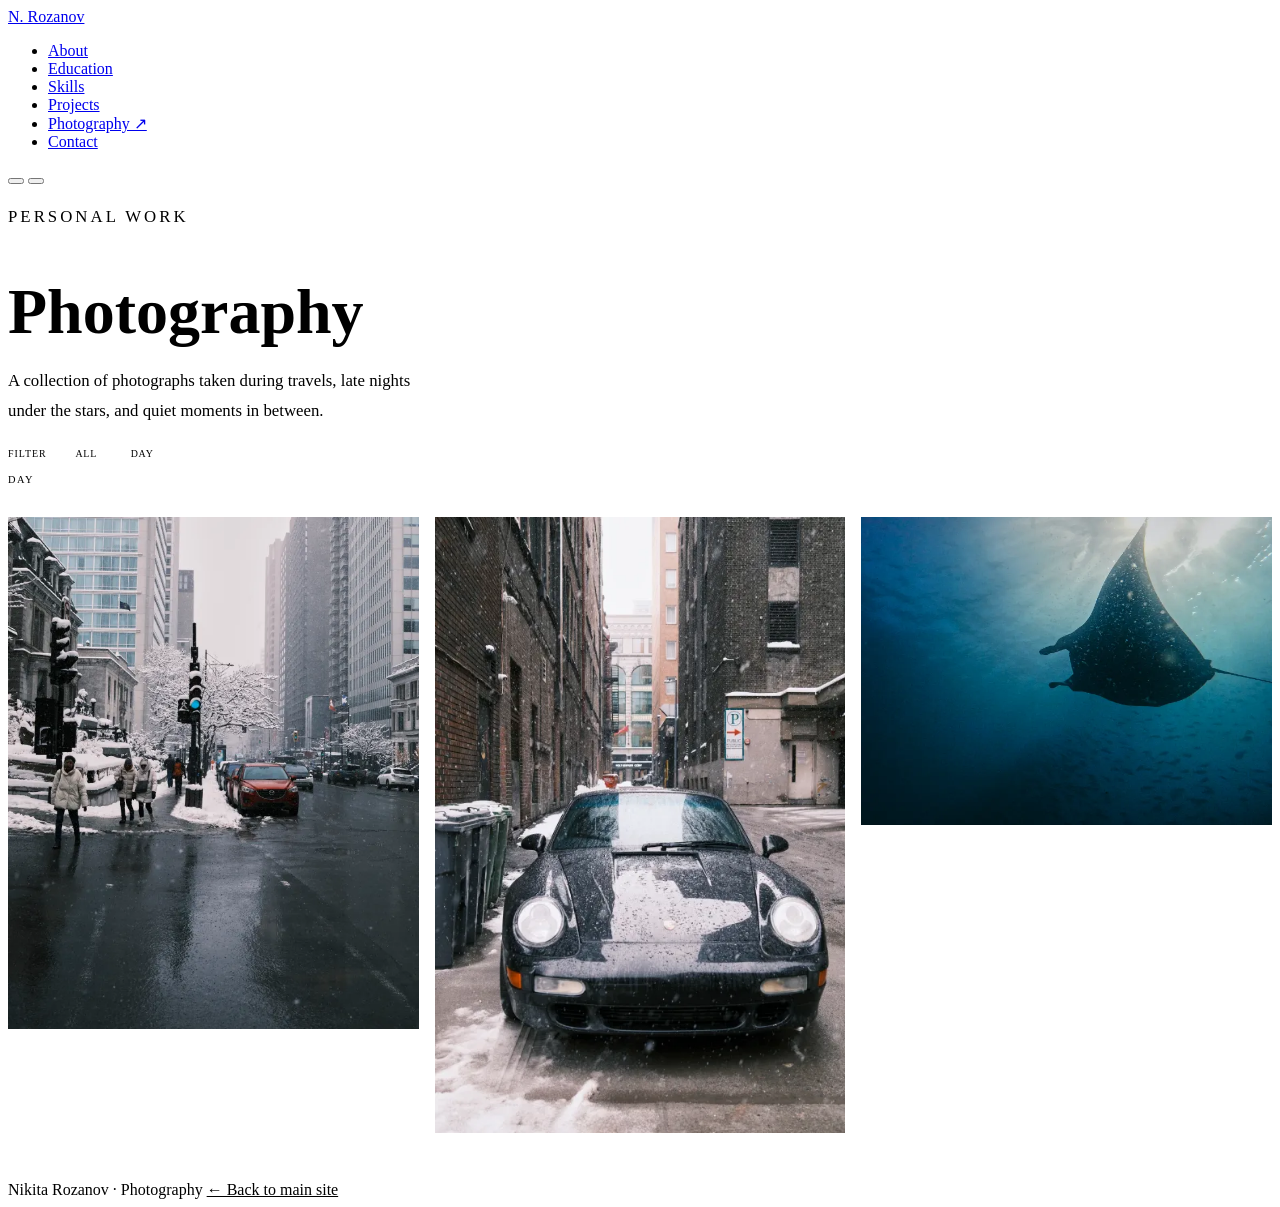
==== photography.html @ 88455c10 "improvements" ====
<!DOCTYPE html>
<html lang="en">
<head>
  <meta charset="UTF-8" />
  <meta name="viewport" content="width=device-width, initial-scale=1.0" />
  <title>Photography — Nikita Rozanov</title>
  <meta name="description" content="Photography by Nikita Rozanov — travels, late nights under the stars, and quiet moments in between." />
  <meta name="author" content="Nikita Rozanov" />
  <link rel="canonical" href="https://nikitarozanov.com/photography.html" />
  <meta name="theme-color" content="#1a3d8f" />
  <link rel="icon" href="assets/favicon.svg" type="image/svg+xml" />

  <!-- Open Graph / social share -->
  <meta property="og:type" content="website" />
  <meta property="og:site_name" content="Nikita Rozanov" />
  <meta property="og:title" content="Photography — Nikita Rozanov" />
  <meta property="og:description" content="Travels, late nights under the stars, and quiet moments in between." />
  <meta property="og:url" content="https://nikitarozanov.com/photography.html" />
  <meta property="og:image" content="https://nikitarozanov.com/assets/og.png" />
  <meta property="og:image:width" content="1200" />
  <meta property="og:image:height" content="630" />
  <meta name="twitter:card" content="summary_large_image" />
  <meta name="twitter:image" content="https://nikitarozanov.com/assets/og.png" />

  <link rel="preconnect" href="https://fonts.googleapis.com" />
  <link rel="preconnect" href="https://fonts.gstatic.com" crossorigin />
  <link href="https://fonts.googleapis.com/css2?family=EB+Garamond:ital,wght@0,400;0,500;0,600;1,400&family=Space+Mono:wght@400;700&display=swap" rel="stylesheet" />
  <script>document.documentElement.dataset.theme=localStorage.getItem('theme')||'light'</script>
  <link rel="stylesheet" href="css/style.css" />
  <link rel="stylesheet" href="css/animations.css" />
  <style>
    /* ── PHOTO PAGE ─────────────────────────────────── */
    .photo-hero {
      padding: calc(var(--nav-h) + 4rem) var(--gutter) 3rem;
      border-bottom: 1px solid var(--rule);
    }

    .photo-hero-label {
      font-family: var(--mono);
      font-size: 0.68rem;
      letter-spacing: 0.18em;
      text-transform: uppercase;
      color: var(--red);
      margin-bottom: 1rem;
    }

    .photo-hero h1 {
      font-size: clamp(2.5rem, 5vw, 4.5rem);
      margin-bottom: 1rem;
    }

    .photo-hero p {
      font-size: 1.05rem;
      color: var(--muted);
      max-width: 50ch;
      line-height: 1.8;
    }

    /* ── FILTER BAR ──────────────────────────────────── */
    .filter-bar {
      padding: 1.5rem var(--gutter);
      border-bottom: 1px solid var(--rule);
      display: flex;
      gap: 0.5rem;
      flex-wrap: wrap;
      align-items: center;
    }

    .filter-label {
      font-family: var(--mono);
      font-size: 0.62rem;
      letter-spacing: 0.1em;
      text-transform: uppercase;
      color: var(--muted);
      margin-right: 0.5rem;
    }

    .filter-btn {
      font-family: var(--mono);
      font-size: 0.62rem;
      letter-spacing: 0.08em;
      text-transform: uppercase;
      padding: 0.3rem 0.8rem;
      border: 1px solid var(--rule);
      background: none;
      color: var(--muted);
      cursor: pointer;
      transition: border-color 0.2s, color 0.2s, background 0.2s;
    }

    .filter-btn:hover,
    .filter-btn.active {
      border-color: var(--accent);
      color: var(--accent);
    }

    .filter-btn.active {
      background: var(--accent);
      color: var(--paper);
    }

    /* ── PHOTO GRID ──────────────────────────────────── */
    .photo-section {
      padding: 3rem var(--gutter);
    }

    .photo-category-label {
      font-family: var(--mono);
      font-size: 0.65rem;
      letter-spacing: 0.14em;
      text-transform: uppercase;
      color: var(--red);
      margin-bottom: 1.5rem;
      padding-bottom: 0.5rem;
      border-bottom: 1px solid var(--rule);
    }

    .photo-grid {
      columns: 3 300px;
      column-gap: 1rem;
      margin-bottom: 3rem;
    }

    .photo-card {
      position: relative;
      overflow: hidden;
      cursor: pointer;
      background: var(--surface);
      display: block;
      width: 100%;
      margin-bottom: 1rem;
      break-inside: avoid;
      opacity: 0;
      transform: translateY(10px);
      transition: opacity 0.7s ease, transform 0.7s ease;
    }

    .photo-card.in {
      opacity: 1;
      transform: none;
    }

    .photo-card img {
      width: 100%;
      height: auto;
      display: block;
      transition: transform 0.5s ease;
    }

    .photo-card:hover img {
      transform: scale(1.04);
    }

    .photo-card-overlay {
      position: absolute;
      inset: 0;
      background: linear-gradient(to top, rgba(14,17,23,0.75) 0%, transparent 50%);
      opacity: 0;
      transition: opacity 0.3s;
      display: flex;
      align-items: flex-end;
      padding: 1rem;
    }

    .photo-card:hover .photo-card-overlay {
      opacity: 1;
    }

    .photo-card-info {
      color: var(--paper);
    }

    .photo-card-title {
      font-size: 0.95rem;
      font-weight: 500;
      line-height: 1.3;
    }

    .photo-card-meta {
      font-family: var(--mono);
      font-size: 0.58rem;
      letter-spacing: 0.08em;
      text-transform: uppercase;
      color: rgba(245,240,232,0.6);
      margin-top: 0.2rem;
    }

    /* ── EMPTY STATE ─────────────────────────────────── */
    .photo-empty {
      padding: 5rem var(--gutter);
      text-align: center;
      color: var(--muted);
      font-style: italic;
    }

    .photo-empty span {
      display: block;
      font-family: var(--mono);
      font-size: 0.65rem;
      letter-spacing: 0.1em;
      text-transform: uppercase;
      color: var(--red);
      margin-bottom: 0.75rem;
      font-style: normal;
    }

    /* ── LIGHTBOX ────────────────────────────────────── */
    #lightbox {
      display: none;
      position: fixed;
      inset: 0;
      background: rgba(14,17,23,0.95);
      z-index: 500;
      align-items: center;
      justify-content: center;
      flex-direction: column;
      padding: 2rem;
    }

    #lightbox.open {
      display: flex;
    }

    #lightbox-stage {
      position: relative;
      display: flex;
      align-items: center;
      justify-content: center;
      max-width: 100%;
      max-height: 80vh;
    }

    #lightbox img {
      max-width: 100%;
      max-height: 80vh;
      object-fit: contain;
      display: block;
      opacity: 1;
      transition: opacity 0.25s ease;
    }

    #lightbox-stage.loading img { opacity: 0; }

    .lb-spinner {
      position: absolute;
      width: 28px;
      height: 28px;
      border: 2px solid rgba(245,240,232,0.2);
      border-top-color: rgba(245,240,232,0.7);
      border-radius: 50%;
      opacity: 0;
      pointer-events: none;
      animation: lb-spin 0.7s linear infinite;
    }

    #lightbox-stage.loading .lb-spinner { opacity: 1; }

    @keyframes lb-spin { to { transform: rotate(360deg); } }

    #lightbox-caption {
      margin-top: 1rem;
      text-align: center;
    }

    #lb-count {
      display: block;
      font-family: var(--mono);
      font-size: 0.58rem;
      letter-spacing: 0.12em;
      color: rgba(245,240,232,0.4);
      margin-bottom: 0.5rem;
    }

    #lightbox-caption strong {
      display: block;
      color: var(--paper);
      font-size: 1rem;
    }

    #lightbox-caption span {
      font-family: var(--mono);
      font-size: 0.62rem;
      letter-spacing: 0.08em;
      text-transform: uppercase;
      color: rgba(245,240,232,0.45);
    }

    #lightbox-close {
      position: absolute;
      top: 1.5rem;
      right: 1.5rem;
      background: none;
      border: none;
      color: rgba(245,240,232,0.5);
      font-family: var(--mono);
      font-size: 0.7rem;
      letter-spacing: 0.1em;
      text-transform: uppercase;
      cursor: pointer;
      transition: color 0.2s;
    }

    #lightbox-close:hover { color: var(--paper); }

    #lightbox-nav {
      position: absolute;
      top: 50%;
      transform: translateY(-50%);
      width: 100%;
      display: flex;
      justify-content: space-between;
      padding: 0 1rem;
      pointer-events: none;
    }

    .lightbox-arrow {
      pointer-events: all;
      background: none;
      border: 1px solid rgba(245,240,232,0.2);
      color: rgba(245,240,232,0.5);
      font-family: var(--mono);
      font-size: 1rem;
      padding: 0.5rem 0.8rem;
      cursor: pointer;
      transition: border-color 0.2s, color 0.2s;
    }

    .lightbox-arrow:hover {
      border-color: var(--paper);
      color: var(--paper);
    }

    @media (max-width: 520px) {
      .photo-grid { columns: 1; }
    }

    @media (prefers-reduced-motion: reduce) {
      .photo-card { opacity: 1; transform: none; transition: none; }
      .photo-card:hover img { transform: none; }
    }
  </style>
</head>
<body>

  <!-- READING PROGRESS -->
  <div id="progress-bar"></div>

  <!-- NAV -->
  <nav id="navbar">
    <a href="index.html" class="nav-logo">N. Rozanov</a>
    <ul class="nav-links">
      <li><a href="index.html#about">About</a></li>
      <li><a href="index.html#education">Education</a></li>
      <li><a href="index.html#skills">Skills</a></li>
      <li><a href="index.html#projects">Projects</a></li>
      <li><a href="photography.html" class="active nav-external">Photography ↗</a></li>
      <li><a href="index.html#contact">Contact</a></li>
    </ul>
    <button class="theme-toggle" id="theme-toggle" aria-label="Toggle dark mode"></button>
    <button class="burger" id="burger" aria-label="Toggle menu">
      <span></span><span></span><span></span>
    </button>
  </nav>

  <!-- HERO -->
  <div class="photo-hero">
    <p class="photo-hero-label">Personal Work</p>
    <h1>Photography</h1>
    <p>A collection of photographs taken during travels, late nights under the stars, and quiet moments in between.</p>
  </div>

  <!-- FILTER BAR -->
  <div class="filter-bar" id="filter-bar">
    <span class="filter-label">Filter</span>
    <button class="filter-btn active" data-filter="all">All</button>
  </div>

  <!-- GALLERY -->
  <div id="gallery"></div>

  <!-- LIGHTBOX -->
  <div id="lightbox">
    <button id="lightbox-close">&#x2715; Close</button>
    <div id="lightbox-nav">
      <button class="lightbox-arrow" id="lb-prev">&#8592;</button>
      <button class="lightbox-arrow" id="lb-next">&#8594;</button>
    </div>
    <div id="lightbox-stage">
      <div class="lb-spinner"></div>
      <img id="lightbox-img" src="" alt="" />
    </div>
    <div id="lightbox-caption">
      <span id="lb-count"></span>
      <strong id="lb-title"></strong>
      <span id="lb-meta"></span>
      <span id="lb-exif" style="display:block;margin-top:0.3rem;font-family:var(--mono);font-size:0.58rem;letter-spacing:0.08em;color:rgba(245,240,232,0.3);"></span>
    </div>
  </div>

  <footer>
    <span>Nikita Rozanov &middot; Photography</span>
    <span><a href="index.html" style="color:inherit;">&#8592; Back to main site</a></span>
  </footer>

  <script src="js/main.js"></script>
  <script>
    /*
     * HOW TO ADD PHOTOS:
     * 1. Drop the full-size image into /photos/  (e.g. aurora.jpg)
     * 2. Generate the web-sized versions (run from /photos/):
     *      cwebp -q 78 -resize 0 760  aurora.jpg -o thumb/aurora.webp   # portrait
     *      cwebp -q 82 -resize 0 2000 aurora.jpg -o medium/aurora.webp
     *    (for landscape photos use -resize 760 0 and -resize 2000 0)
     * 3. Add an entry to /photos/manifest.json with:
     *    - "file":     full-size filename (e.g. "aurora.jpg")
     *    - "title":    display title (optional)
     *    - "location": where it was taken (optional)
     *    - "date":     "YYYY-MM" format (optional, used for sorting)
     *    - "category": e.g. "astrophotography", "landscape", "travel" (optional)
     *    - "w" / "h":  source pixel dimensions (optional, prevents layout shift)
     */

    let allPhotos = [];
    let displayed = [];   // flat, ordered list currently shown — drives lightbox nav
    let currentIndex = 0;

    const baseName = f => f.replace(/\.[^.]+$/, '');
    const thumbSrc = p => `photos/thumb/${baseName(p.file)}.webp`;
    const mediumSrc = p => `photos/medium/${baseName(p.file)}.webp`;
    const fullSrc = p => `photos/${p.file}`;

    const revealer = new IntersectionObserver((entries, obs) => {
      entries.forEach(e => {
        if (e.isIntersecting) { e.target.classList.add('in'); obs.unobserve(e.target); }
      });
    }, { rootMargin: '0px 0px -8% 0px' });

    async function loadGallery() {
      const res = await fetch('photos/manifest.json');
      const data = await res.json();

      // Filter out placeholder example entry if no actual file exists
      allPhotos = data.filter(p => p.file !== 'example.jpg');

      // Sort by date descending
      allPhotos.sort((a, b) => (b.date || '').localeCompare(a.date || ''));

      buildFilters();
      renderGallery('all');
    }

    function buildFilters() {
      const bar = document.getElementById('filter-bar');
      const categories = [...new Set(allPhotos.map(p => p.category).filter(Boolean))];
      categories.forEach(cat => {
        const btn = document.createElement('button');
        btn.className = 'filter-btn';
        btn.dataset.filter = cat;
        btn.textContent = cat;
        btn.addEventListener('click', () => {
          document.querySelectorAll('.filter-btn').forEach(b => b.classList.remove('active'));
          btn.classList.add('active');
          renderGallery(cat);
        });
        bar.appendChild(btn);
      });

      document.querySelector('[data-filter="all"]').addEventListener('click', () => {
        document.querySelectorAll('.filter-btn').forEach(b => b.classList.remove('active'));
        document.querySelector('[data-filter="all"]').classList.add('active');
        renderGallery('all');
      });
    }

    function renderGallery(filter) {
      const filtered = filter === 'all' ? allPhotos : allPhotos.filter(p => p.category === filter);
      const gallery = document.getElementById('gallery');
      gallery.innerHTML = '';
      displayed = [];   // rebuilt in display order so lightbox nav matches what's on screen

      if (filtered.length === 0) {
        gallery.innerHTML = `
          <div class="photo-empty">
            <span>No photos yet</span>
            Drop images into the /photos/ folder and update manifest.json :0
          </div>`;
        return;
      }

      // Group by category if showing all
      if (filter === 'all') {
        const groups = {};
        filtered.forEach(p => {
          const cat = p.category || 'uncategorised';
          if (!groups[cat]) groups[cat] = [];
          groups[cat].push(p);
        });

        Object.entries(groups).forEach(([cat, photos]) => {
          const section = document.createElement('div');
          section.className = 'photo-section';
          section.innerHTML = `<p class="photo-category-label">${cat}</p>`;
          section.appendChild(buildGrid(photos));
          gallery.appendChild(section);
        });
      } else {
        const section = document.createElement('div');
        section.className = 'photo-section';
        section.appendChild(buildGrid(filtered));
        gallery.appendChild(section);
      }
    }

    function buildGrid(photos) {
      const grid = document.createElement('div');
      grid.className = 'photo-grid';
      photos.forEach(photo => {
        const idx = displayed.push(photo) - 1;   // index into the flat displayed list
        const card = document.createElement('div');
        card.className = 'photo-card';
        card.innerHTML = `
          <img src="${thumbSrc(photo)}" alt="${photo.title || photo.location || 'Photograph'}"
               ${photo.w && photo.h ? `width="${photo.w}" height="${photo.h}"` : ''}
               loading="lazy" decoding="async" />
          <div class="photo-card-overlay">
            <div class="photo-card-info">
              ${photo.title ? `<div class="photo-card-title">${photo.title}</div>` : ''}
              <div class="photo-card-meta">${[photo.location, photo.date].filter(Boolean).join(' &middot; ')}</div>
            </div>
          </div>`;
        card.addEventListener('click', () => openLightbox(idx));
        grid.appendChild(card);
        revealer.observe(card);
      });
      return grid;
    }

    const lightbox = document.getElementById('lightbox');
    const stage = document.getElementById('lightbox-stage');
    const lbImg = document.getElementById('lightbox-img');

    function openLightbox(index) {
      currentIndex = index;
      updateLightbox();
      lightbox.classList.add('open');
      document.body.style.overflow = 'hidden';
    }

    function closeLightbox() {
      lightbox.classList.remove('open');
      document.body.style.overflow = '';
    }

    function step(dir) {
      if (displayed.length < 2) return;
      currentIndex = (currentIndex + dir + displayed.length) % displayed.length;
      updateLightbox();
    }

    function updateLightbox() {
      const p = displayed[currentIndex];
      const onlyOne = displayed.length < 2;
      document.getElementById('lb-prev').style.display = onlyOne ? 'none' : '';
      document.getElementById('lb-next').style.display = onlyOne ? 'none' : '';

      stage.classList.add('loading');
      lbImg.onload = () => stage.classList.remove('loading');
      lbImg.src = mediumSrc(p);
      lbImg.alt = p.title || p.location || 'Photograph';

      document.getElementById('lb-count').textContent =
        onlyOne ? '' : `${String(currentIndex + 1).padStart(2, '0')} / ${String(displayed.length).padStart(2, '0')}`;
      document.getElementById('lb-title').textContent = p.title || '';
      document.getElementById('lb-meta').textContent = [p.location, p.date].filter(Boolean).join(' · ');
      document.getElementById('lb-exif').textContent = [p.camera, p.exif].filter(Boolean).join(' — ');
    }

    document.getElementById('lightbox-close').addEventListener('click', closeLightbox);
    lightbox.addEventListener('click', e => { if (e.target === lightbox) closeLightbox(); });
    document.getElementById('lb-prev').addEventListener('click', () => step(-1));
    document.getElementById('lb-next').addEventListener('click', () => step(1));
    document.addEventListener('keydown', e => {
      if (!lightbox.classList.contains('open')) return;
      if (e.key === 'Escape') closeLightbox();
      if (e.key === 'ArrowLeft') step(-1);
      if (e.key === 'ArrowRight') step(1);
    });

    // touch swipe on mobile
    let touchX = null;
    stage.addEventListener('touchstart', e => { touchX = e.changedTouches[0].clientX; }, { passive: true });
    stage.addEventListener('touchend', e => {
      if (touchX === null) return;
      const dx = e.changedTouches[0].clientX - touchX;
      if (Math.abs(dx) > 50) step(dx < 0 ? 1 : -1);
      touchX = null;
    }, { passive: true });

    loadGallery();
  </script>
</body>
</html>
---- css/animations.css ----
/* ── KEYFRAMES ───────────────────────────────────── */
@keyframes fadeUp {
  from { opacity: 0; transform: translateY(22px); }
  to   { opacity: 1; transform: translateY(0); }
}

/* ── SCROLL REVEAL ───────────────────────────────── */
.reveal {
  opacity: 0;
  transform: translateY(18px);
  transition: opacity 0.6s ease, transform 0.6s ease;
}

.reveal.visible {
  opacity: 1;
  transform: translateY(0);
}

/* Accessibility: don't hide content or animate for users who prefer reduced motion */
@media (prefers-reduced-motion: reduce) {
  .reveal,
  .reveal.visible {
    opacity: 1;
    transform: none;
    transition: none;
  }
  .hero-left > * { animation: none; }
}
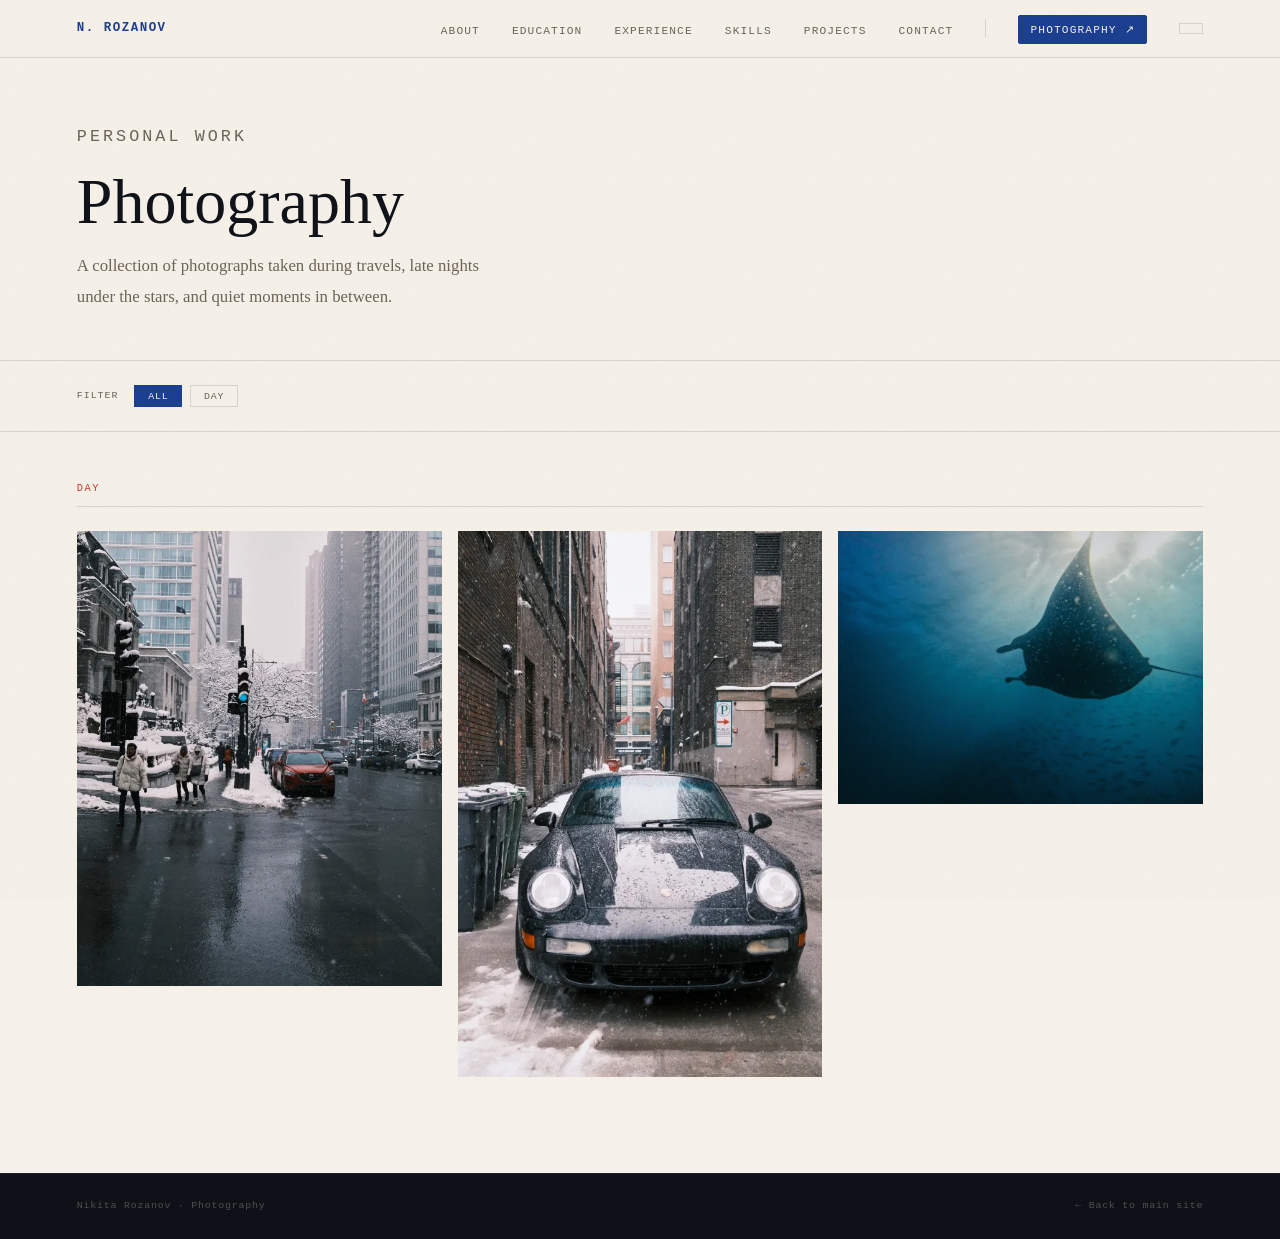
==== commit 2f12251c: "added bugs" ====
--- a/photography.html
+++ b/photography.html
@@ -351,10 +351,12 @@
     <ul class="nav-links">
       <li><a href="index.html#about">About</a></li>
       <li><a href="index.html#education">Education</a></li>
+      <li><a href="index.html#experience">Experience</a></li>
       <li><a href="index.html#skills">Skills</a></li>
       <li><a href="index.html#projects">Projects</a></li>
+      <li><a href="index.html#contact">Contact</a></li>
+      <li class="nav-sep" aria-hidden="true"></li>
       <li><a href="photography.html" class="active nav-external">Photography ↗</a></li>
-      <li><a href="index.html#contact">Contact</a></li>
     </ul>
     <button class="theme-toggle" id="theme-toggle" aria-label="Toggle dark mode"></button>
     <button class="burger" id="burger" aria-label="Toggle menu">
--- a/css/style.css
+++ b/css/style.css
@@ -0,0 +1,787 @@
+/* ── RESET & BASE ────────────────────────────────── */
+*, *::before, *::after { box-sizing: border-box; margin: 0; padding: 0; }
+
+:root {
+  --ink:     #0e1117;
+  --paper:   #f5f0e8;
+  --surface: #ede8df;
+  --accent:  #1a3d8f;
+  --red:     #c8392b;
+  --muted:   #6b6358;
+  --rule:    rgba(14,17,23,0.13);
+  --gutter:  clamp(1.5rem, 6vw, 5rem);
+  --serif:   'EB Garamond', Georgia, serif;
+  --mono:    'Space Mono', monospace;
+  --nav-h:   58px;
+}
+
+/* ── DARK MODE ───────────────────────────────────── */
+[data-theme="dark"] {
+  --ink:     #e8e0d0;
+  --paper:   #0f1117;
+  --surface: #171d27;
+  --accent:  #6b9ee8;
+  --red:     #e06b5a;
+  --muted:   #8a8276;
+  --rule:    rgba(232,224,208,0.1);
+}
+
+[data-theme="dark"] #navbar {
+  background: rgba(15,17,23,0.94);
+}
+
+[data-theme="dark"] .contact-section,
+[data-theme="dark"] footer {
+  background: #070a0f;
+}
+
+/* contact section always uses light text — fix dark mode variable bleed */
+[data-theme="dark"] .contact-section,
+[data-theme="dark"] .contact-section h2,
+[data-theme="dark"] .contact-links a {
+  color: #e8e0d0;
+}
+
+[data-theme="dark"] .contact-intro {
+  color: rgba(232,224,208,0.72);
+}
+
+[data-theme="dark"] .link-type {
+  color: rgba(232,224,208,0.45);
+}
+
+[data-theme="dark"] .link-arrow {
+  color: rgba(232,224,208,0.25);
+}
+
+[data-theme="dark"] .contact-links li {
+  border-bottom-color: rgba(232,224,208,0.1);
+}
+
+[data-theme="dark"] footer span {
+  color: rgba(232,224,208,0.3);
+}
+
+[data-theme="dark"] .nav-links {
+  background: rgba(15,17,23,0.97);
+}
+
+body, #navbar, section, .skill-card, footer {
+  transition: background 0.25s, color 0.25s, border-color 0.25s;
+}
+
+/* ── NAV: SECTION LINKS vs SEPARATE PAGE ─────────── */
+/* Vertical divider separating in-page anchors from the Photography page */
+.nav-sep {
+  width: 1px;
+  height: 18px;
+  align-self: center;
+  background: var(--rule);
+}
+
+/* Photography lives on its own page — give it a distinct boxed "external" treatment */
+.nav-links a.nav-external {
+  display: inline-flex;
+  align-items: center;
+  gap: 0.35em;
+  border: 1px solid color-mix(in srgb, var(--accent) 55%, transparent);
+  border-radius: 2px;
+  padding: 0.28rem 0.7rem;
+  color: var(--accent);
+  transition: color 0.2s, border-color 0.2s, background 0.2s;
+}
+
+.nav-links a.nav-external:hover,
+.nav-links a.nav-external.active {
+  background: var(--accent);
+  border-color: var(--accent);
+  color: var(--paper);
+}
+
+/* ── THEME TOGGLE ────────────────────────────────── */
+.theme-toggle {
+  background: none;
+  border: 1px solid var(--rule);
+  cursor: pointer;
+  font-family: var(--mono);
+  font-size: 0.62rem;
+  letter-spacing: 0.1em;
+  text-transform: uppercase;
+  color: var(--muted);
+  padding: 0.3rem 0.7rem;
+  margin-left: 2rem;
+  transition: color 0.2s, border-color 0.2s;
+}
+
+.theme-toggle:hover {
+  color: var(--accent);
+  border-color: var(--accent);
+}
+
+html { scroll-behavior: smooth; overflow-x: hidden; }
+
+body {
+  font-family: var(--serif);
+  font-size: 18px;
+  line-height: 1.65;
+  color: var(--ink);
+  background: var(--paper);
+}
+
+/* paper noise texture */
+body::before {
+  content: '';
+  position: fixed;
+  inset: 0;
+  pointer-events: none;
+  z-index: 999;
+  opacity: 0.03;
+  background-image: url("data:image/svg+xml,%3Csvg viewBox='0 0 200 200' xmlns='http://www.w3.org/2000/svg'%3E%3Cfilter id='n'%3E%3CfeTurbulence type='fractalNoise' baseFrequency='0.9' numOctaves='4' stitchTiles='stitch'/%3E%3C/filter%3E%3Crect width='100%25' height='100%25' filter='url(%23n)'/%3E%3C/svg%3E");
+  background-size: 200px;
+}
+
+a { color: inherit; text-decoration: none; }
+ul { list-style: none; }
+
+/* Prose / inline links — give them a clear, animated affordance */
+.about-text a,
+.edu-details a,
+.project-desc a,
+.contact-intro a {
+  color: var(--accent);
+  text-decoration: underline;
+  text-decoration-thickness: 1px;
+  text-underline-offset: 3px;
+  text-decoration-color: color-mix(in srgb, var(--accent) 45%, transparent);
+  transition: text-decoration-thickness 0.18s ease, text-decoration-color 0.18s ease;
+}
+
+.about-text a:hover,
+.edu-details a:hover,
+.project-desc a:hover,
+.contact-intro a:hover {
+  text-decoration-thickness: 2px;
+  text-decoration-color: var(--accent);
+}
+
+/* Heading-level links (school names) — quieter, reveal on hover */
+.edu-school a {
+  transition: color 0.2s;
+}
+.edu-school a:hover { color: var(--accent); }
+
+/* Visible keyboard focus for accessibility + polish */
+a:focus-visible,
+button:focus-visible,
+.btn:focus-visible,
+.theme-toggle:focus-visible,
+.filter-btn:focus-visible {
+  outline: 2px solid var(--accent);
+  outline-offset: 3px;
+  border-radius: 1px;
+}
+
+/* ── NAV ─────────────────────────────────────────── */
+#navbar {
+  position: fixed;
+  top: 0; left: 0; right: 0;
+  height: var(--nav-h);
+  z-index: 200;
+  display: flex;
+  justify-content: space-between;
+  align-items: center;
+  padding: 0 var(--gutter);
+  border-bottom: 1px solid var(--rule);
+  background: rgba(245, 240, 232, 0.92);
+  backdrop-filter: blur(10px);
+}
+
+.nav-logo {
+  font-family: var(--mono);
+  font-size: 0.78rem;
+  font-weight: 700;
+  letter-spacing: 0.12em;
+  text-transform: uppercase;
+  color: var(--accent);
+}
+
+.nav-links {
+  display: flex;
+  align-items: center;
+  gap: 2rem;
+  margin-left: auto;   /* group links + toggle to the right, logo stays left */
+}
+
+.nav-links a {
+  font-family: var(--mono);
+  font-size: 0.7rem;
+  letter-spacing: 0.1em;
+  text-transform: uppercase;
+  color: var(--muted);
+  transition: color 0.2s;
+}
+
+.nav-links a:hover,
+.nav-links a.active { color: var(--accent); }
+
+.burger {
+  display: none;
+  flex-direction: column;
+  gap: 5px;
+  background: none;
+  border: none;
+  cursor: pointer;
+  padding: 4px;
+}
+
+.burger span {
+  display: block;
+  width: 20px; height: 1.5px;
+  background: var(--ink);
+  transition: transform 0.3s, opacity 0.3s;
+}
+
+.burger.open span:nth-child(1) { transform: translateY(6.5px) rotate(45deg); }
+.burger.open span:nth-child(2) { opacity: 0; }
+.burger.open span:nth-child(3) { transform: translateY(-6.5px) rotate(-45deg); }
+
+/* ── HERO ────────────────────────────────────────── */
+#hero {
+  min-height: 100vh;
+  display: grid;
+  grid-template-columns: 1fr 1fr;
+  padding-top: var(--nav-h);
+}
+
+.hero-left {
+  display: flex;
+  flex-direction: column;
+  justify-content: center;
+  padding: 5rem var(--gutter) 5rem calc(var(--gutter) * 1.1);
+  border-right: 1px solid var(--rule);
+}
+
+.hero-left > * {
+  animation: fadeUp 0.7s ease both;
+}
+.hero-label  { animation-delay: 0.1s; }
+.hero-left h1          { animation-delay: 0.22s; }
+.hero-desc   { animation-delay: 0.34s; }
+.hero-ctas   { animation-delay: 0.46s; }
+
+.hero-label {
+  font-family: var(--mono);
+  font-size: 0.68rem;
+  letter-spacing: 0.18em;
+  text-transform: uppercase;
+  color: var(--red);
+  margin-bottom: 1.2rem;
+}
+
+h1 {
+  font-size: clamp(3rem, 5.5vw, 5.5rem);
+  font-weight: 500;
+  line-height: 1.05;
+  margin-bottom: 1.5rem;
+}
+
+h1 em {
+  font-style: italic;
+  color: var(--accent);
+}
+
+.hero-desc {
+  font-size: 1.1rem;
+  color: var(--muted);
+  max-width: 38ch;
+  margin-bottom: 2.5rem;
+  line-height: 1.8;
+}
+
+.hero-ctas {
+  display: flex;
+  gap: 1rem;
+  flex-wrap: wrap;
+}
+
+.btn {
+  font-family: var(--mono);
+  font-size: 0.7rem;
+  letter-spacing: 0.1em;
+  text-transform: uppercase;
+  padding: 0.75rem 1.6rem;
+  border: 1.5px solid var(--ink);
+  color: var(--ink);
+  transition: background 0.2s, color 0.2s;
+  cursor: pointer;
+}
+
+.btn:hover {
+  background: var(--ink);
+  color: var(--paper);
+}
+
+.btn-fill {
+  background: var(--accent);
+  border-color: var(--accent);
+  color: var(--paper);
+}
+
+.btn-fill:hover {
+  background: var(--ink);
+  border-color: var(--ink);
+}
+
+.hero-right {
+  display: flex;
+  flex-direction: column;
+  justify-content: center;
+  padding: 5rem var(--gutter);
+  gap: 1.75rem;
+}
+
+.particle-wrap {
+  width: 100%;
+  aspect-ratio: 1;
+  max-width: 440px;
+}
+
+.hero-caption {
+  font-family: var(--mono);
+  font-size: 0.6rem;
+  letter-spacing: 0.09em;
+  text-transform: uppercase;
+  color: var(--muted);
+  line-height: 1.7;
+  max-width: 440px;
+  margin-top: -0.5rem;
+}
+
+.hero-caption .accent { color: var(--accent); }
+
+.particle-wrap canvas {
+  width: 100%;
+  height: 100%;
+  display: block;
+}
+
+.hero-stats {
+  display: grid;
+  grid-template-columns: 1fr 1fr;
+  gap: 1.5rem;
+  width: 100%;
+}
+
+.stat {
+  border-top: 1px solid var(--rule);
+  padding-top: 0.8rem;
+}
+
+.stat-num {
+  font-family: var(--serif);
+  font-size: 2.2rem;
+  font-weight: 500;
+  color: var(--accent);
+  line-height: 1.1;
+}
+
+.stat-label {
+  font-family: var(--mono);
+  font-size: 0.63rem;
+  letter-spacing: 0.1em;
+  text-transform: uppercase;
+  color: var(--muted);
+  margin-top: 0.2rem;
+}
+
+/* ── SECTIONS ────────────────────────────────────── */
+section {
+  padding: 5rem var(--gutter);
+  border-top: 1px solid var(--rule);
+}
+
+.section-header {
+  display: flex;
+  align-items: baseline;
+  gap: 1.5rem;
+  margin-bottom: 3rem;
+}
+
+.section-num {
+  font-family: var(--serif);
+  font-size: clamp(2rem, 4vw, 3.2rem);
+  font-weight: 500;
+  line-height: 1;
+  letter-spacing: 0;
+  color: color-mix(in srgb, var(--ink) 16%, transparent);
+  font-feature-settings: "tnum";
+}
+
+/* hairline that fills the remaining header width */
+.section-header::after {
+  content: '';
+  flex: 1;
+  height: 1px;
+  align-self: center;
+  margin-left: 0.25rem;
+  background: var(--rule);
+}
+
+/* Contact section sits on a dark panel — lift the rule + numeral */
+.contact-section .section-header::after {
+  background: rgba(245, 240, 232, 0.16);
+}
+.contact-num {
+  color: color-mix(in srgb, var(--red) 70%, transparent) !important;
+}
+
+h2 {
+  font-size: clamp(1.8rem, 3vw, 2.8rem);
+  font-weight: 500;
+  line-height: 1.15;
+}
+
+/* ── ABOUT ───────────────────────────────────────── */
+.about-grid {
+  display: grid;
+  grid-template-columns: 1.2fr 1fr;
+  gap: 4rem;
+}
+
+.about-text p {
+  font-size: 1.05rem;
+  color: var(--muted);
+  margin-bottom: 1.2rem;
+  line-height: 1.85;
+}
+
+.about-text p strong { color: var(--ink); font-weight: 600; }
+
+.sub-label {
+  font-family: var(--mono);
+  font-size: 0.68rem;
+  letter-spacing: 0.12em;
+  text-transform: uppercase;
+  color: var(--red);
+  margin-bottom: 1rem;
+}
+
+.interests-list li {
+  padding: 0.65rem 0;
+  border-bottom: 1px solid var(--rule);
+  font-size: 1rem;
+  display: flex;
+  align-items: center;
+  gap: 0.8rem;
+}
+
+.interests-list li::before {
+  content: '—';
+  font-family: var(--mono);
+  color: var(--red);
+  font-size: 0.75rem;
+  flex-shrink: 0;
+}
+
+/* ── EDUCATION ───────────────────────────────────── */
+.edu-item {
+  display: grid;
+  grid-template-columns: 1fr auto;
+  gap: 2rem;
+  padding: 2rem 0;
+  border-bottom: 1px solid var(--rule);
+}
+
+.edu-school {
+  font-size: 1.25rem;
+  font-weight: 600;
+  color: var(--ink);
+}
+
+.edu-degree {
+  font-style: italic;
+  color: var(--accent);
+  margin-bottom: 0.5rem;
+  font-size: 1rem;
+}
+
+.edu-details {
+  font-size: 0.95rem;
+  color: var(--muted);
+  line-height: 1.75;
+  max-width: 60ch;
+}
+
+.edu-dates {
+  font-family: var(--mono);
+  font-size: 0.68rem;
+  color: var(--muted);
+  white-space: nowrap;
+  letter-spacing: 0.05em;
+  line-height: 1.7;
+  padding-top: 0.25rem;
+  text-align: right;
+}
+
+.edu-badge {
+  display: inline-block;
+  font-family: var(--mono);
+  font-size: 0.6rem;
+  letter-spacing: 0.1em;
+  text-transform: uppercase;
+  background: var(--accent);
+  color: white;
+  padding: 0.18rem 0.65rem;
+  margin-top: 0.6rem;
+}
+
+.edu-badge--red { background: var(--red); }
+
+/* ── SKILLS ──────────────────────────────────────── */
+.skills-grid {
+  display: grid;
+  grid-template-columns: repeat(3, minmax(0, 1fr));
+  gap: 1.25rem;
+  align-items: start;
+}
+
+@media (max-width: 860px) { .skills-grid { grid-template-columns: repeat(2, 1fr); } }
+@media (max-width: 520px) { .skills-grid { grid-template-columns: 1fr; } }
+
+.skill-card {
+  border: 1px solid var(--rule);
+  border-top: 2px solid var(--rule);
+  padding: 1.5rem;
+  transition: border-color 0.2s, border-top-color 0.2s, transform 0.2s;
+}
+
+.skill-card:hover {
+  border-color: var(--accent);
+  border-top-color: var(--accent);
+  transform: translateY(-3px);
+}
+
+.skill-card-title {
+  font-family: var(--mono);
+  font-size: 0.68rem;
+  letter-spacing: 0.12em;
+  text-transform: uppercase;
+  color: var(--red);
+  margin-bottom: 0.9rem;
+}
+
+.tags {
+  display: flex;
+  flex-wrap: wrap;
+  gap: 0.4rem;
+}
+
+.tag {
+  font-family: var(--mono);
+  font-size: 0.65rem;
+  padding: 0.25rem 0.65rem;
+  border: 1px solid var(--rule);
+  color: var(--muted);
+  transition: border-color 0.2s, color 0.2s;
+}
+
+.tag:hover {
+  border-color: var(--accent);
+  color: var(--accent);
+}
+
+/* ── PROJECTS ────────────────────────────────────── */
+.projects-list {
+  display: flex;
+  flex-direction: column;
+}
+
+.project-item {
+  display: grid;
+  grid-template-columns: auto 1fr;
+  gap: 2.5rem;
+  padding: 2rem 0;
+  border-bottom: 1px solid var(--rule);
+  align-items: start;
+}
+
+.project-year {
+  font-family: var(--mono);
+  font-size: 0.65rem;
+  color: var(--muted);
+  letter-spacing: 0.08em;
+  writing-mode: vertical-rl;
+  text-transform: uppercase;
+  transform: rotate(180deg);
+  padding-top: 0.2rem;
+}
+
+.project-title {
+  font-size: 1.2rem;
+  font-weight: 600;
+  color: var(--ink);
+  margin-bottom: 0.5rem;
+}
+
+.project-desc {
+  font-size: 0.98rem;
+  color: var(--muted);
+  line-height: 1.75;
+  margin-bottom: 0.9rem;
+  max-width: 65ch;
+}
+
+/* ── CONTACT ─────────────────────────────────────── */
+.contact-section {
+  background: var(--ink);
+  color: var(--paper);
+}
+
+.contact-section h2 { color: var(--paper); }
+.contact-num { color: var(--red) !important; }
+
+.contact-grid {
+  display: grid;
+  grid-template-columns: 1fr 1fr;
+  gap: 4rem;
+  align-items: start;
+}
+
+.contact-intro {
+  font-size: 1.1rem;
+  line-height: 1.85;
+  color: rgba(245, 240, 232, 0.72);
+}
+
+.contact-links {
+  display: flex;
+  flex-direction: column;
+}
+
+.contact-links li {
+  border-bottom: 1px solid rgba(245, 240, 232, 0.1);
+}
+
+.contact-links a {
+  display: flex;
+  align-items: center;
+  justify-content: space-between;
+  padding: 1rem 0;
+  color: var(--paper);
+  font-size: 1rem;
+  transition: color 0.2s;
+}
+
+.contact-links a:hover { color: var(--red); }
+
+.link-type {
+  font-family: var(--mono);
+  font-size: 0.62rem;
+  letter-spacing: 0.1em;
+  text-transform: uppercase;
+  color: rgba(245, 240, 232, 0.38);
+  display: block;
+  margin-bottom: 2px;
+}
+
+.link-arrow {
+  font-family: var(--mono);
+  color: rgba(245, 240, 232, 0.25);
+  transition: color 0.2s;
+}
+
+.contact-links a:hover .link-arrow { color: var(--red); }
+
+/* ── FOOTER ──────────────────────────────────────── */
+footer {
+  background: var(--ink);
+  border-top: 1px solid rgba(245, 240, 232, 0.07);
+  padding: 1.5rem var(--gutter);
+  display: flex;
+  justify-content: space-between;
+  align-items: center;
+}
+
+footer span {
+  font-family: var(--mono);
+  font-size: 0.62rem;
+  color: rgba(245, 240, 232, 0.28);
+  letter-spacing: 0.08em;
+}
+
+/* ── READING PROGRESS BAR ────────────────────────── */
+#progress-bar {
+  position: fixed;
+  top: 0; left: 0;
+  height: 2px;
+  width: 0%;
+  background: var(--red);
+  z-index: 300;
+  transition: width 0.1s linear;
+}
+
+/* ── RESPONSIVE ──────────────────────────────────── */
+@media (max-width: 820px) {
+  #hero {
+    grid-template-columns: 1fr;
+  }
+
+  .hero-left {
+    border-right: none;
+    padding-top: calc(var(--nav-h) + 3rem);
+  }
+
+  .hero-right { display: none; }
+
+  .about-grid   { grid-template-columns: 1fr; gap: 2.5rem; }
+  .contact-grid { grid-template-columns: 1fr; gap: 2.5rem; }
+  .edu-item     { grid-template-columns: 1fr; }
+  .edu-dates    { text-align: left; }
+
+  .nav-links {
+    display: none;
+    flex-direction: column;
+    align-items: stretch;
+    gap: 0;
+    margin-left: 0;
+    position: absolute;
+    top: var(--nav-h);
+    left: 0; right: 0;
+    background: rgba(245, 240, 232, 0.97);
+    border-bottom: 1px solid var(--rule);
+  }
+
+  .nav-links.open { display: flex; }
+
+  .nav-links li { border-bottom: 1px solid var(--rule); }
+
+  /* divider is meaningless in the stacked menu */
+  .nav-sep { display: none; }
+
+  .nav-links a {
+    display: block;
+    padding: 0.9rem var(--gutter);
+    font-size: 0.75rem;
+  }
+
+  /* let Photography read as a normal menu row, but keep its accent colour */
+  .nav-links a.nav-external {
+    display: block;
+    border: none;
+    border-radius: 0;
+    padding: 0.9rem var(--gutter);
+    color: var(--accent);
+  }
+  .nav-links a.nav-external:hover,
+  .nav-links a.nav-external.active {
+    background: none;
+    color: var(--accent);
+  }
+
+  .burger { display: flex; }
+}
+
+@media (max-width: 520px) {
+  .project-item { grid-template-columns: 1fr; }
+  .project-year { writing-mode: horizontal-tb; transform: none; }
+}
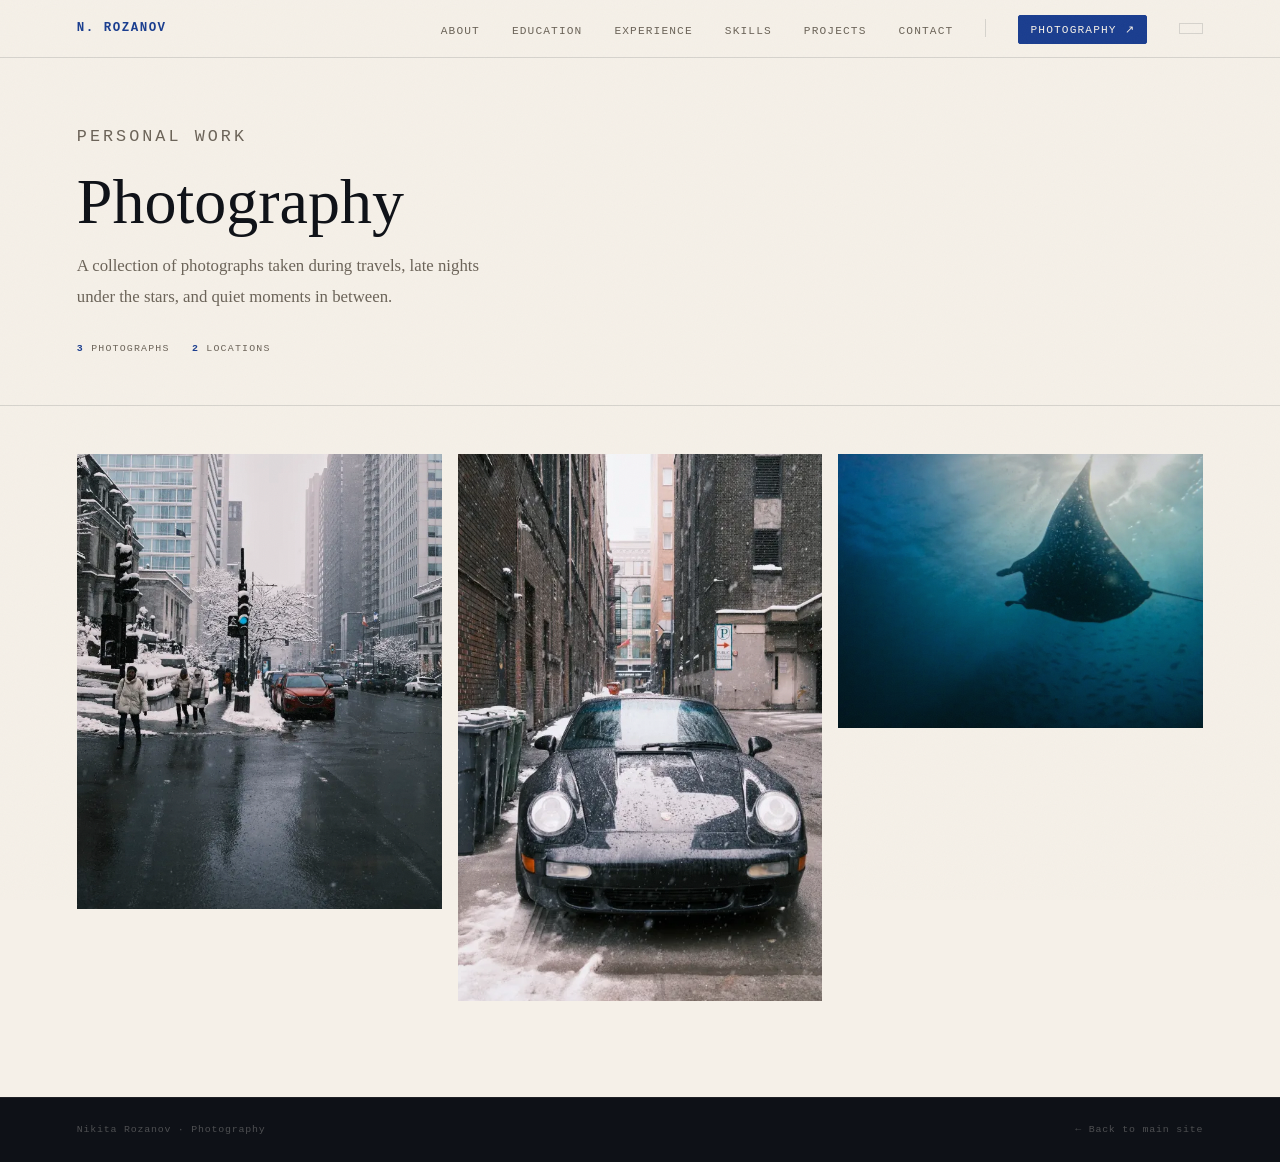
==== commit c24357cc: "ok" ====
--- a/photography.html
+++ b/photography.html
@@ -56,6 +56,21 @@
       line-height: 1.8;
     }
 
+    .photo-hero-meta {
+      display: flex;
+      flex-wrap: wrap;
+      gap: 0.6rem 1.4rem;
+      margin-top: 1.8rem;
+      font-family: var(--mono);
+      font-size: 0.62rem;
+      letter-spacing: 0.12em;
+      text-transform: uppercase;
+      color: var(--muted);
+    }
+
+    .photo-hero-meta span { display: inline-flex; align-items: baseline; gap: 0.45rem; }
+    .photo-hero-meta b { font-weight: 700; color: var(--accent); }
+
     /* ── FILTER BAR ──────────────────────────────────── */
     .filter-bar {
       padding: 1.5rem var(--gutter);
@@ -105,15 +120,19 @@
     }
 
     .photo-category-label {
+      display: flex;
+      align-items: center;
+      gap: 1rem;
+      margin-bottom: 1.5rem;
       font-family: var(--mono);
       font-size: 0.65rem;
       letter-spacing: 0.14em;
       text-transform: uppercase;
-      color: var(--red);
-      margin-bottom: 1.5rem;
-      padding-bottom: 0.5rem;
-      border-bottom: 1px solid var(--rule);
-    }
+    }
+
+    .photo-category-label .cat { color: var(--red); }
+    .photo-category-label .rule { flex: 1; height: 1px; background: var(--rule); }
+    .photo-category-label .count { color: var(--muted); letter-spacing: 0.1em; }
 
     .photo-grid {
       columns: 3 300px;
@@ -369,6 +388,7 @@
     <p class="photo-hero-label">Personal Work</p>
     <h1>Photography</h1>
     <p>A collection of photographs taken during travels, late nights under the stars, and quiet moments in between.</p>
+    <div class="photo-hero-meta" id="photo-hero-meta"></div>
   </div>
 
   <!-- FILTER BAR -->
@@ -447,13 +467,28 @@
       // Sort by date descending
       allPhotos.sort((a, b) => (b.date || '').localeCompare(a.date || ''));
 
+      buildHeroMeta();
       buildFilters();
       renderGallery('all');
+    }
+
+    function buildHeroMeta() {
+      const el = document.getElementById('photo-hero-meta');
+      if (!el) return;
+      const count = allPhotos.length;
+      const locations = new Set(allPhotos.map(p => p.location).filter(Boolean)).size;
+      const parts = [`<span><b>${count}</b> ${count === 1 ? 'Photograph' : 'Photographs'}</span>`];
+      if (locations) parts.push(`<span><b>${locations}</b> ${locations === 1 ? 'Location' : 'Locations'}</span>`);
+      el.innerHTML = parts.join('');
     }
 
     function buildFilters() {
       const bar = document.getElementById('filter-bar');
       const categories = [...new Set(allPhotos.map(p => p.category).filter(Boolean))];
+
+      // A single category makes "All / x" redundant — hide the whole bar
+      if (categories.length <= 1) { bar.style.display = 'none'; return; }
+
       categories.forEach(cat => {
         const btn = document.createElement('button');
         btn.className = 'filter-btn';
@@ -498,10 +533,18 @@
           groups[cat].push(p);
         });
 
-        Object.entries(groups).forEach(([cat, photos]) => {
+        const entries = Object.entries(groups);
+        const showLabels = entries.length > 1;   // one category needs no header
+        entries.forEach(([cat, photos]) => {
           const section = document.createElement('div');
           section.className = 'photo-section';
-          section.innerHTML = `<p class="photo-category-label">${cat}</p>`;
+          if (showLabels) {
+            const n = photos.length;
+            section.innerHTML =
+              `<p class="photo-category-label"><span class="cat">${cat}</span>` +
+              `<span class="rule"></span>` +
+              `<span class="count">${n} ${n === 1 ? 'Photograph' : 'Photographs'}</span></p>`;
+          }
           section.appendChild(buildGrid(photos));
           gallery.appendChild(section);
         });
--- a/css/style.css
+++ b/css/style.css
@@ -84,6 +84,7 @@
   display: inline-flex;
   align-items: center;
   gap: 0.35em;
+  white-space: nowrap;
   border: 1px solid color-mix(in srgb, var(--accent) 55%, transparent);
   border-radius: 2px;
   padding: 0.28rem 0.7rem;
@@ -203,6 +204,7 @@
   letter-spacing: 0.12em;
   text-transform: uppercase;
   color: var(--accent);
+  white-space: nowrap;
 }
 
 .nav-links {
@@ -721,23 +723,8 @@
 }
 
 /* ── RESPONSIVE ──────────────────────────────────── */
-@media (max-width: 820px) {
-  #hero {
-    grid-template-columns: 1fr;
-  }
-
-  .hero-left {
-    border-right: none;
-    padding-top: calc(var(--nav-h) + 3rem);
-  }
-
-  .hero-right { display: none; }
-
-  .about-grid   { grid-template-columns: 1fr; gap: 2.5rem; }
-  .contact-grid { grid-template-columns: 1fr; gap: 2.5rem; }
-  .edu-item     { grid-template-columns: 1fr; }
-  .edu-dates    { text-align: left; }
-
+/* Nav has many items — collapse it to a menu well before the content reflows */
+@media (max-width: 1024px) {
   .nav-links {
     display: none;
     flex-direction: column;
@@ -781,6 +768,24 @@
   .burger { display: flex; }
 }
 
+@media (max-width: 820px) {
+  #hero {
+    grid-template-columns: 1fr;
+  }
+
+  .hero-left {
+    border-right: none;
+    padding-top: calc(var(--nav-h) + 3rem);
+  }
+
+  .hero-right { display: none; }
+
+  .about-grid   { grid-template-columns: 1fr; gap: 2.5rem; }
+  .contact-grid { grid-template-columns: 1fr; gap: 2.5rem; }
+  .edu-item     { grid-template-columns: 1fr; }
+  .edu-dates    { text-align: left; }
+}
+
 @media (max-width: 520px) {
   .project-item { grid-template-columns: 1fr; }
   .project-year { writing-mode: horizontal-tb; transform: none; }
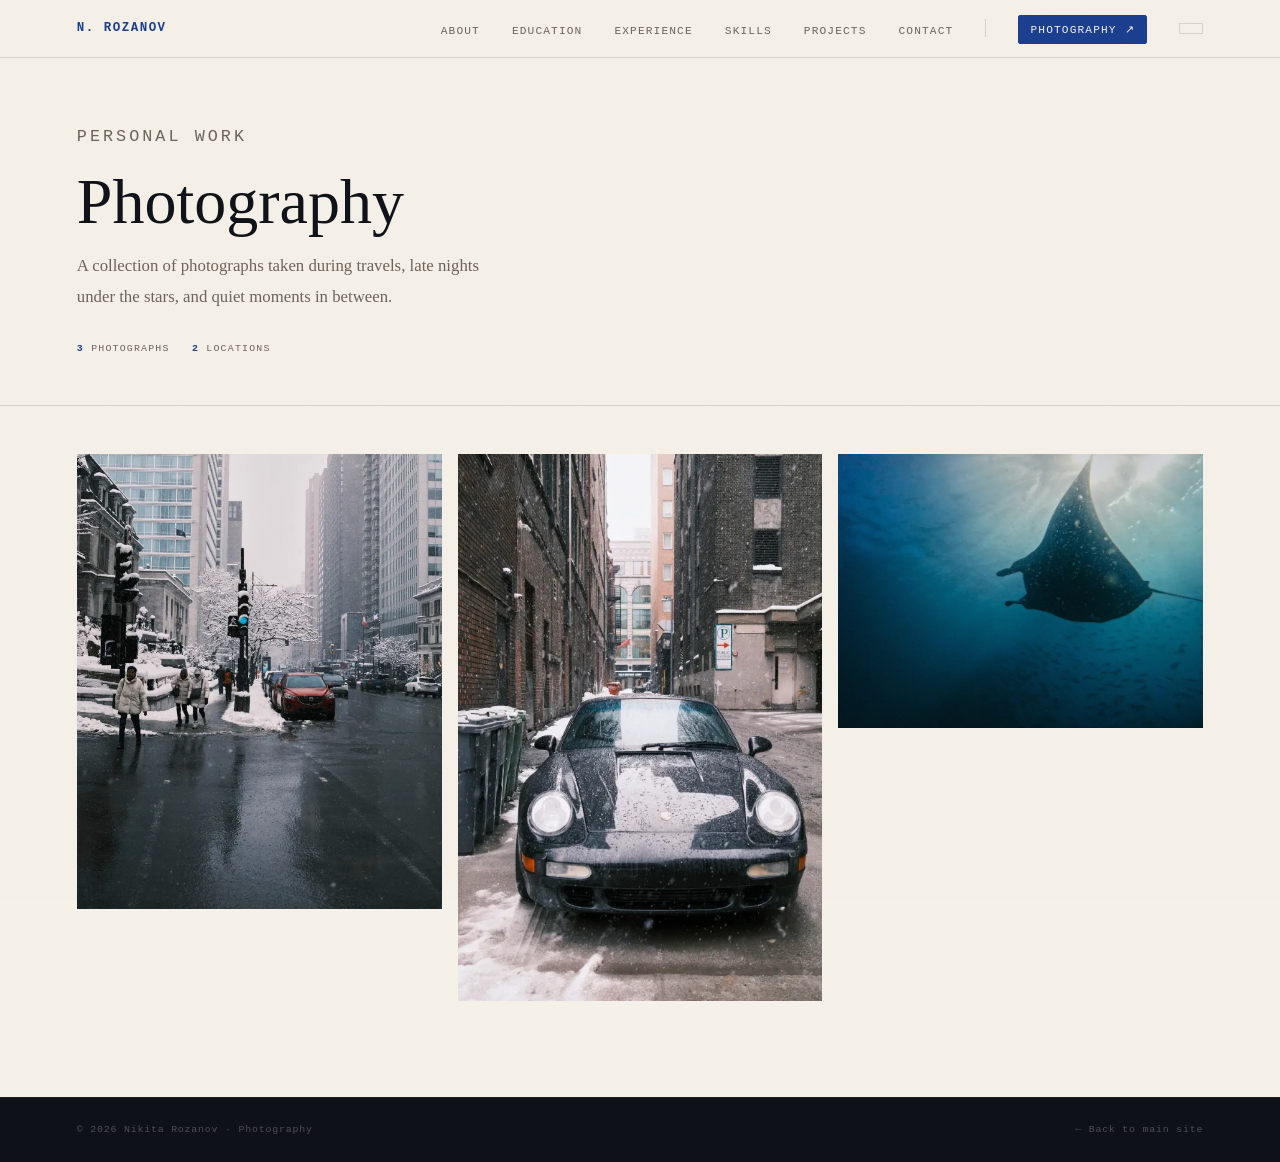
==== commit 95694006: "Design pass: tonal rhythm, hierarchy, color orchestration, craft polish - Add subtle alternating sec" ====
--- a/photography.html
+++ b/photography.html
@@ -420,8 +420,8 @@
   </div>
 
   <footer>
-    <span>Nikita Rozanov &middot; Photography</span>
-    <span><a href="index.html" style="color:inherit;">&#8592; Back to main site</a></span>
+    <span>&copy; 2026 Nikita Rozanov &middot; Photography</span>
+    <span><a href="index.html">&#8592; Back to main site</a></span>
   </footer>
 
   <script src="js/main.js"></script>
--- a/css/style.css
+++ b/css/style.css
@@ -13,6 +13,7 @@
   --serif:   'EB Garamond', Georgia, serif;
   --mono:    'Space Mono', monospace;
   --nav-h:   58px;
+  --ease:    cubic-bezier(0.22, 1, 0.36, 1);
 }
 
 /* ── DARK MODE ───────────────────────────────────── */
@@ -129,6 +130,28 @@
   background: var(--paper);
 }
 
+/* branded text selection */
+::selection {
+  background: var(--accent);
+  color: var(--paper);
+}
+
+/* refined scrollbar */
+* {
+  scrollbar-width: thin;
+  scrollbar-color: color-mix(in srgb, var(--muted) 55%, transparent) transparent;
+}
+::-webkit-scrollbar { width: 10px; height: 10px; }
+::-webkit-scrollbar-track { background: transparent; }
+::-webkit-scrollbar-thumb {
+  background: color-mix(in srgb, var(--muted) 45%, transparent);
+  border: 3px solid var(--paper);
+  border-radius: 10px;
+}
+::-webkit-scrollbar-thumb:hover {
+  background: color-mix(in srgb, var(--accent) 60%, transparent);
+}
+
 /* paper noise texture */
 body::before {
   content: '';
@@ -402,6 +425,12 @@
   border-top: 1px solid var(--rule);
 }
 
+/* Tonal rhythm — alternating sections sit on a faint surface so the long
+   single-column scroll reads as chunks rather than one undifferentiated sheet */
+section.tint {
+  background: var(--surface);
+}
+
 .section-header {
   display: flex;
   align-items: baseline;
@@ -457,6 +486,15 @@
   line-height: 1.85;
 }
 
+/* Lede — the opening paragraph carries more weight to lead the eye in */
+.about-text p.lede {
+  font-size: 1.4rem;
+  line-height: 1.55;
+  color: var(--ink);
+  margin-bottom: 1.6rem;
+}
+.about-text p.lede strong { font-weight: 600; }
+
 .about-text p strong { color: var(--ink); font-weight: 600; }
 
 .sub-label {
@@ -537,7 +575,28 @@
   margin-top: 0.6rem;
 }
 
-.edu-badge--red { background: var(--red); }
+/* "live / now" badge — red with a pulsing dot */
+.edu-badge--red {
+  background: var(--red);
+  display: inline-flex;
+  align-items: center;
+  gap: 0.4rem;
+}
+.edu-badge--red::before {
+  content: '';
+  width: 5px;
+  height: 5px;
+  border-radius: 50%;
+  background: #fff;
+  animation: livePulse 2s ease-in-out infinite;
+}
+@keyframes livePulse {
+  0%, 100% { opacity: 1; transform: scale(1); }
+  50%      { opacity: 0.35; transform: scale(0.8); }
+}
+@media (prefers-reduced-motion: reduce) {
+  .edu-badge--red::before { animation: none; }
+}
 
 /* ── SKILLS ──────────────────────────────────────── */
 .skills-grid {
@@ -554,7 +613,7 @@
   border: 1px solid var(--rule);
   border-top: 2px solid var(--rule);
   padding: 1.5rem;
-  transition: border-color 0.2s, border-top-color 0.2s, transform 0.2s;
+  transition: border-color 0.2s var(--ease), border-top-color 0.2s var(--ease), transform 0.3s var(--ease);
 }
 
 .skill-card:hover {
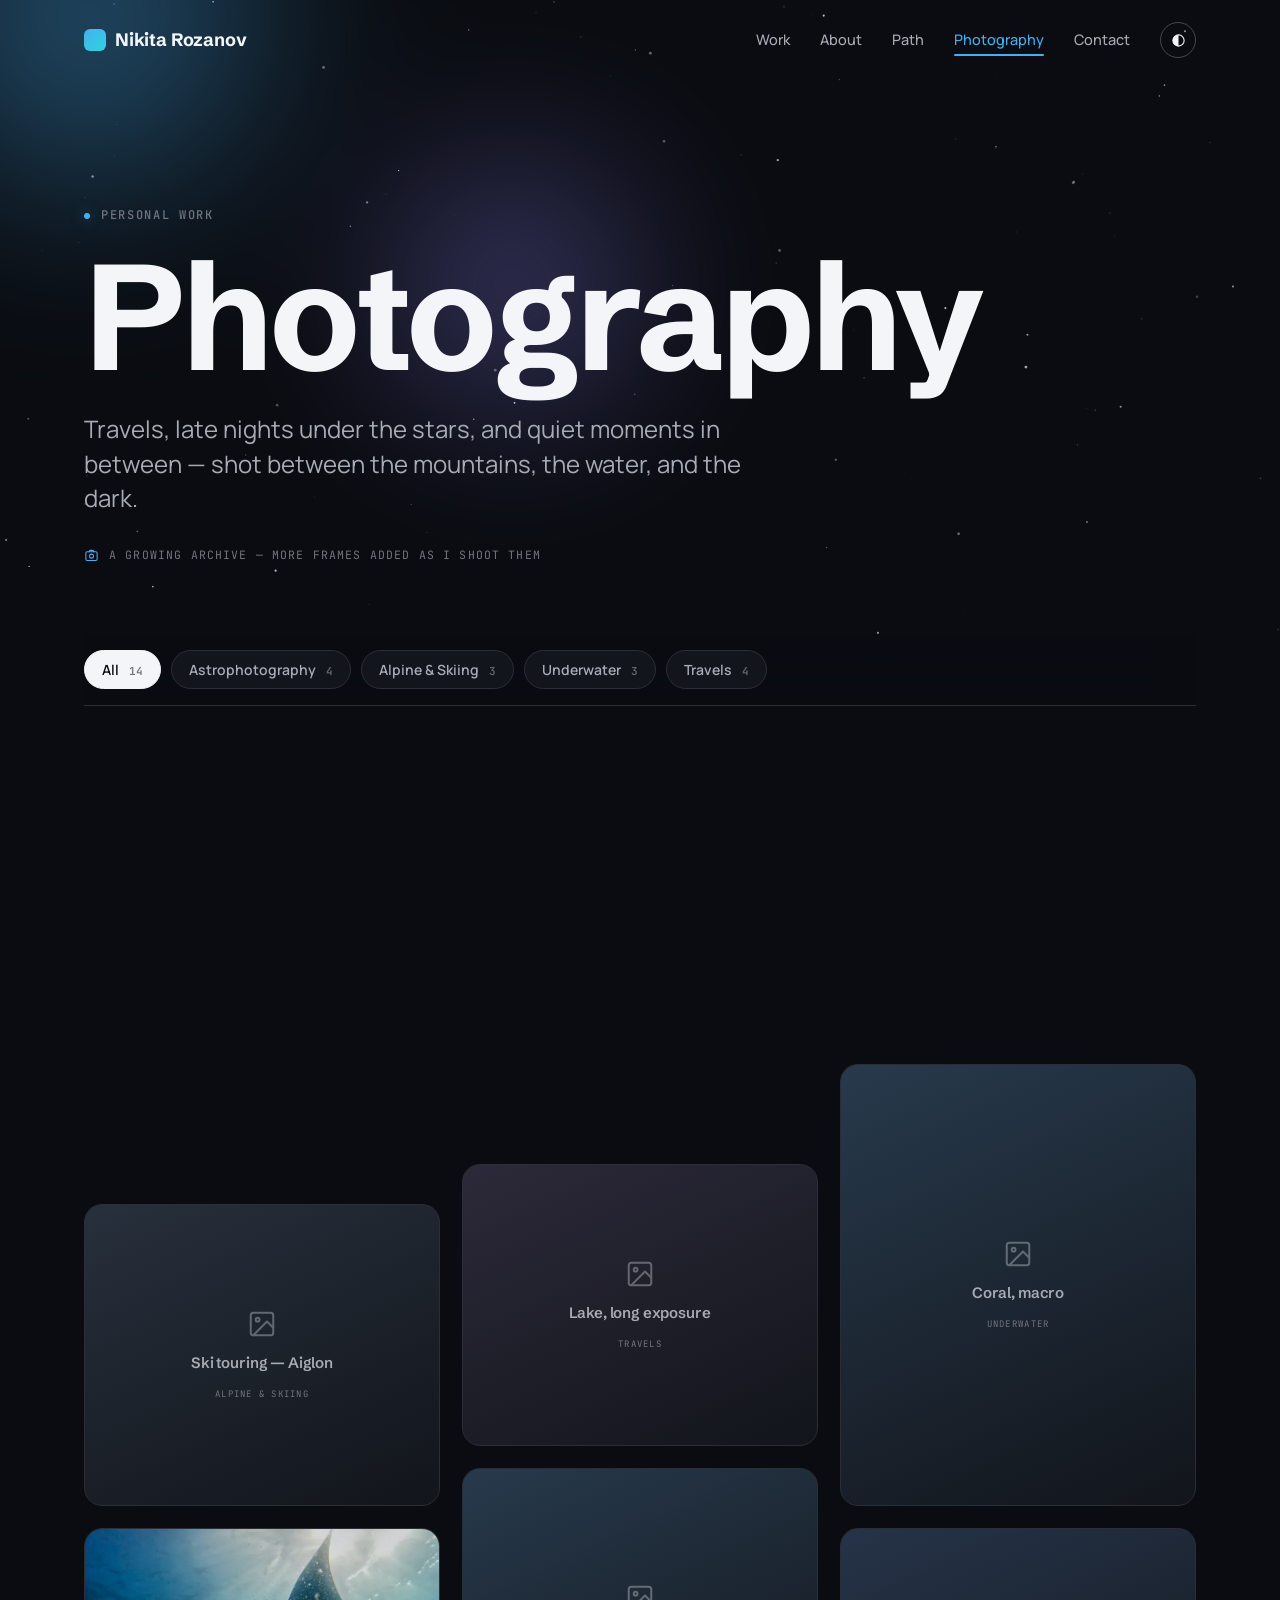
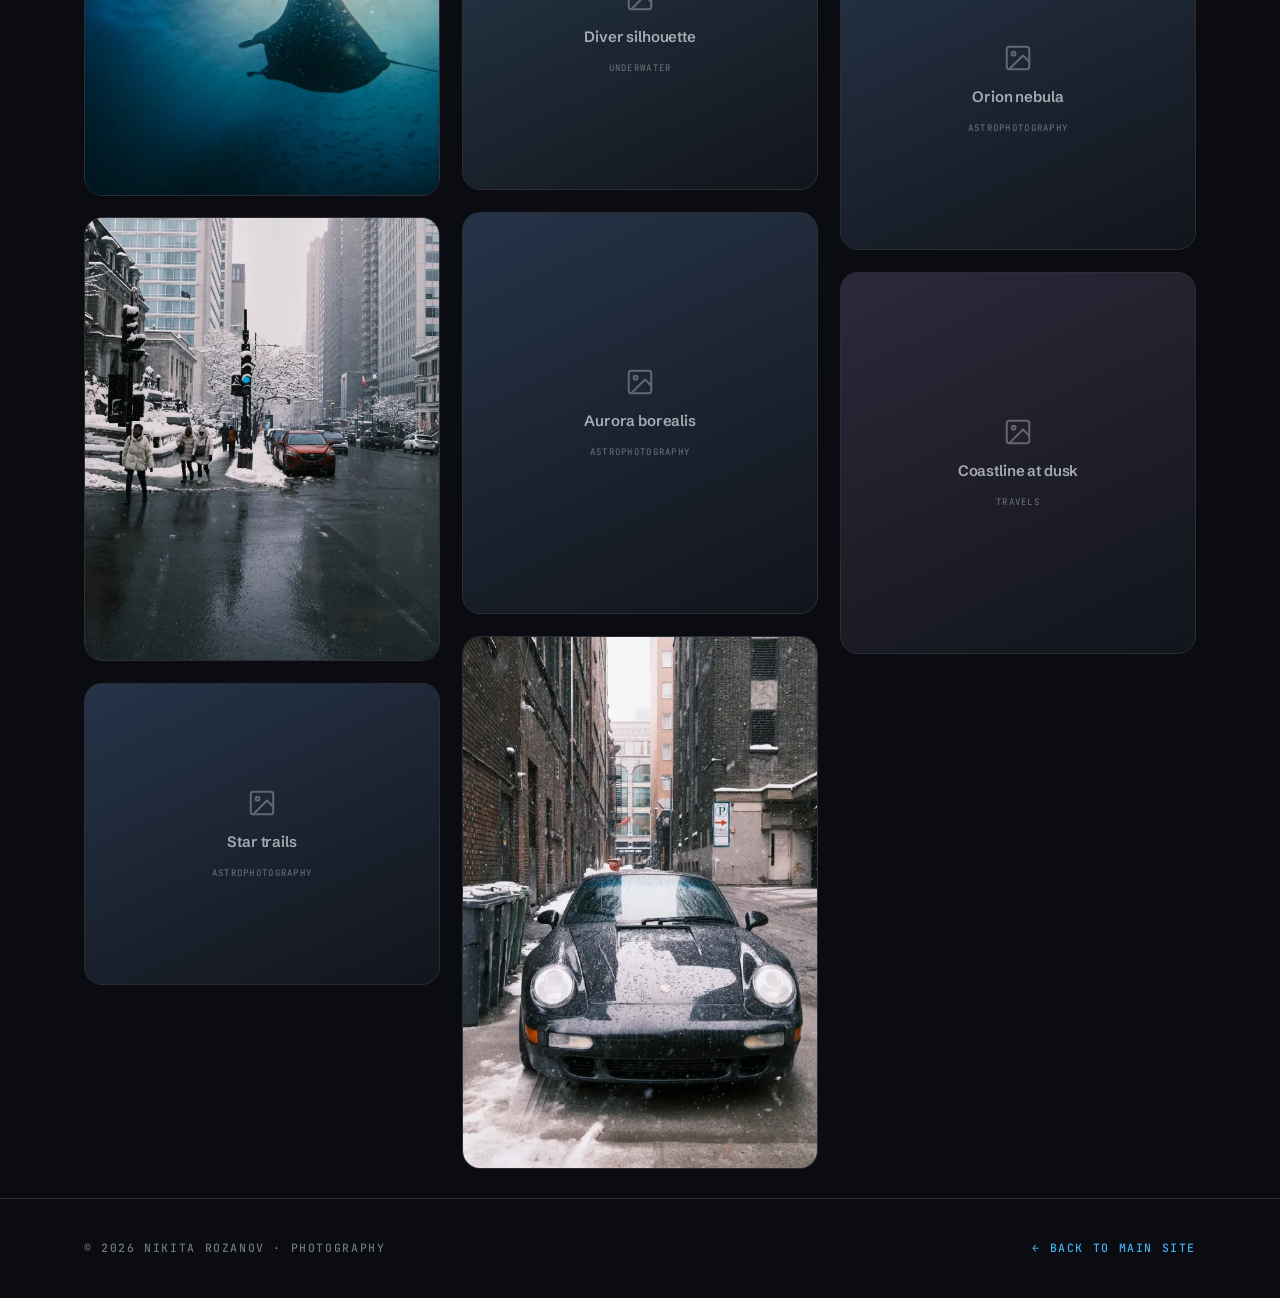
==== commit 820521f0: "Redesign site: dark flagship homepage + matching photography gallery Replace the old EB Garamond / l" ====
--- a/photography.html
+++ b/photography.html
@@ -1,647 +1,204 @@
 <!DOCTYPE html>
 <html lang="en">
 <head>
-  <meta charset="UTF-8" />
-  <meta name="viewport" content="width=device-width, initial-scale=1.0" />
-  <title>Photography — Nikita Rozanov</title>
-  <meta name="description" content="Photography by Nikita Rozanov — travels, late nights under the stars, and quiet moments in between." />
-  <meta name="author" content="Nikita Rozanov" />
-  <link rel="canonical" href="https://nikitarozanov.com/photography.html" />
-  <meta name="theme-color" content="#1a3d8f" />
-  <link rel="icon" href="assets/favicon.svg" type="image/svg+xml" />
-
-  <!-- Open Graph / social share -->
-  <meta property="og:type" content="website" />
-  <meta property="og:site_name" content="Nikita Rozanov" />
-  <meta property="og:title" content="Photography — Nikita Rozanov" />
-  <meta property="og:description" content="Travels, late nights under the stars, and quiet moments in between." />
-  <meta property="og:url" content="https://nikitarozanov.com/photography.html" />
-  <meta property="og:image" content="https://nikitarozanov.com/assets/og.png" />
-  <meta property="og:image:width" content="1200" />
-  <meta property="og:image:height" content="630" />
-  <meta name="twitter:card" content="summary_large_image" />
-  <meta name="twitter:image" content="https://nikitarozanov.com/assets/og.png" />
-
-  <link rel="preconnect" href="https://fonts.googleapis.com" />
-  <link rel="preconnect" href="https://fonts.gstatic.com" crossorigin />
-  <link href="https://fonts.googleapis.com/css2?family=EB+Garamond:ital,wght@0,400;0,500;0,600;1,400&family=Space+Mono:wght@400;700&display=swap" rel="stylesheet" />
-  <script>document.documentElement.dataset.theme=localStorage.getItem('theme')||'light'</script>
-  <link rel="stylesheet" href="css/style.css" />
-  <link rel="stylesheet" href="css/animations.css" />
-  <style>
-    /* ── PHOTO PAGE ─────────────────────────────────── */
-    .photo-hero {
-      padding: calc(var(--nav-h) + 4rem) var(--gutter) 3rem;
-      border-bottom: 1px solid var(--rule);
-    }
-
-    .photo-hero-label {
-      font-family: var(--mono);
-      font-size: 0.68rem;
-      letter-spacing: 0.18em;
-      text-transform: uppercase;
-      color: var(--red);
-      margin-bottom: 1rem;
-    }
-
-    .photo-hero h1 {
-      font-size: clamp(2.5rem, 5vw, 4.5rem);
-      margin-bottom: 1rem;
-    }
-
-    .photo-hero p {
-      font-size: 1.05rem;
-      color: var(--muted);
-      max-width: 50ch;
-      line-height: 1.8;
-    }
-
-    .photo-hero-meta {
-      display: flex;
-      flex-wrap: wrap;
-      gap: 0.6rem 1.4rem;
-      margin-top: 1.8rem;
-      font-family: var(--mono);
-      font-size: 0.62rem;
-      letter-spacing: 0.12em;
-      text-transform: uppercase;
-      color: var(--muted);
-    }
-
-    .photo-hero-meta span { display: inline-flex; align-items: baseline; gap: 0.45rem; }
-    .photo-hero-meta b { font-weight: 700; color: var(--accent); }
-
-    /* ── FILTER BAR ──────────────────────────────────── */
-    .filter-bar {
-      padding: 1.5rem var(--gutter);
-      border-bottom: 1px solid var(--rule);
-      display: flex;
-      gap: 0.5rem;
-      flex-wrap: wrap;
-      align-items: center;
-    }
-
-    .filter-label {
-      font-family: var(--mono);
-      font-size: 0.62rem;
-      letter-spacing: 0.1em;
-      text-transform: uppercase;
-      color: var(--muted);
-      margin-right: 0.5rem;
-    }
-
-    .filter-btn {
-      font-family: var(--mono);
-      font-size: 0.62rem;
-      letter-spacing: 0.08em;
-      text-transform: uppercase;
-      padding: 0.3rem 0.8rem;
-      border: 1px solid var(--rule);
-      background: none;
-      color: var(--muted);
-      cursor: pointer;
-      transition: border-color 0.2s, color 0.2s, background 0.2s;
-    }
-
-    .filter-btn:hover,
-    .filter-btn.active {
-      border-color: var(--accent);
-      color: var(--accent);
-    }
-
-    .filter-btn.active {
-      background: var(--accent);
-      color: var(--paper);
-    }
-
-    /* ── PHOTO GRID ──────────────────────────────────── */
-    .photo-section {
-      padding: 3rem var(--gutter);
-    }
-
-    .photo-category-label {
-      display: flex;
-      align-items: center;
-      gap: 1rem;
-      margin-bottom: 1.5rem;
-      font-family: var(--mono);
-      font-size: 0.65rem;
-      letter-spacing: 0.14em;
-      text-transform: uppercase;
-    }
-
-    .photo-category-label .cat { color: var(--red); }
-    .photo-category-label .rule { flex: 1; height: 1px; background: var(--rule); }
-    .photo-category-label .count { color: var(--muted); letter-spacing: 0.1em; }
-
-    .photo-grid {
-      columns: 3 300px;
-      column-gap: 1rem;
-      margin-bottom: 3rem;
-    }
-
-    .photo-card {
-      position: relative;
-      overflow: hidden;
-      cursor: pointer;
-      background: var(--surface);
-      display: block;
-      width: 100%;
-      margin-bottom: 1rem;
-      break-inside: avoid;
-      opacity: 0;
-      transform: translateY(10px);
-      transition: opacity 0.7s ease, transform 0.7s ease;
-    }
-
-    .photo-card.in {
-      opacity: 1;
-      transform: none;
-    }
-
-    .photo-card img {
-      width: 100%;
-      height: auto;
-      display: block;
-      transition: transform 0.5s ease;
-    }
-
-    .photo-card:hover img {
-      transform: scale(1.04);
-    }
-
-    .photo-card-overlay {
-      position: absolute;
-      inset: 0;
-      background: linear-gradient(to top, rgba(14,17,23,0.75) 0%, transparent 50%);
-      opacity: 0;
-      transition: opacity 0.3s;
-      display: flex;
-      align-items: flex-end;
-      padding: 1rem;
-    }
-
-    .photo-card:hover .photo-card-overlay {
-      opacity: 1;
-    }
-
-    .photo-card-info {
-      color: var(--paper);
-    }
-
-    .photo-card-title {
-      font-size: 0.95rem;
-      font-weight: 500;
-      line-height: 1.3;
-    }
-
-    .photo-card-meta {
-      font-family: var(--mono);
-      font-size: 0.58rem;
-      letter-spacing: 0.08em;
-      text-transform: uppercase;
-      color: rgba(245,240,232,0.6);
-      margin-top: 0.2rem;
-    }
-
-    /* ── EMPTY STATE ─────────────────────────────────── */
-    .photo-empty {
-      padding: 5rem var(--gutter);
-      text-align: center;
-      color: var(--muted);
-      font-style: italic;
-    }
-
-    .photo-empty span {
-      display: block;
-      font-family: var(--mono);
-      font-size: 0.65rem;
-      letter-spacing: 0.1em;
-      text-transform: uppercase;
-      color: var(--red);
-      margin-bottom: 0.75rem;
-      font-style: normal;
-    }
-
-    /* ── LIGHTBOX ────────────────────────────────────── */
-    #lightbox {
-      display: none;
-      position: fixed;
-      inset: 0;
-      background: rgba(14,17,23,0.95);
-      z-index: 500;
-      align-items: center;
-      justify-content: center;
-      flex-direction: column;
-      padding: 2rem;
-    }
-
-    #lightbox.open {
-      display: flex;
-    }
-
-    #lightbox-stage {
-      position: relative;
-      display: flex;
-      align-items: center;
-      justify-content: center;
-      max-width: 100%;
-      max-height: 80vh;
-    }
-
-    #lightbox img {
-      max-width: 100%;
-      max-height: 80vh;
-      object-fit: contain;
-      display: block;
-      opacity: 1;
-      transition: opacity 0.25s ease;
-    }
-
-    #lightbox-stage.loading img { opacity: 0; }
-
-    .lb-spinner {
-      position: absolute;
-      width: 28px;
-      height: 28px;
-      border: 2px solid rgba(245,240,232,0.2);
-      border-top-color: rgba(245,240,232,0.7);
-      border-radius: 50%;
-      opacity: 0;
-      pointer-events: none;
-      animation: lb-spin 0.7s linear infinite;
-    }
-
-    #lightbox-stage.loading .lb-spinner { opacity: 1; }
-
-    @keyframes lb-spin { to { transform: rotate(360deg); } }
-
-    #lightbox-caption {
-      margin-top: 1rem;
-      text-align: center;
-    }
-
-    #lb-count {
-      display: block;
-      font-family: var(--mono);
-      font-size: 0.58rem;
-      letter-spacing: 0.12em;
-      color: rgba(245,240,232,0.4);
-      margin-bottom: 0.5rem;
-    }
-
-    #lightbox-caption strong {
-      display: block;
-      color: var(--paper);
-      font-size: 1rem;
-    }
-
-    #lightbox-caption span {
-      font-family: var(--mono);
-      font-size: 0.62rem;
-      letter-spacing: 0.08em;
-      text-transform: uppercase;
-      color: rgba(245,240,232,0.45);
-    }
-
-    #lightbox-close {
-      position: absolute;
-      top: 1.5rem;
-      right: 1.5rem;
-      background: none;
-      border: none;
-      color: rgba(245,240,232,0.5);
-      font-family: var(--mono);
-      font-size: 0.7rem;
-      letter-spacing: 0.1em;
-      text-transform: uppercase;
-      cursor: pointer;
-      transition: color 0.2s;
-    }
-
-    #lightbox-close:hover { color: var(--paper); }
-
-    #lightbox-nav {
-      position: absolute;
-      top: 50%;
-      transform: translateY(-50%);
-      width: 100%;
-      display: flex;
-      justify-content: space-between;
-      padding: 0 1rem;
-      pointer-events: none;
-    }
-
-    .lightbox-arrow {
-      pointer-events: all;
-      background: none;
-      border: 1px solid rgba(245,240,232,0.2);
-      color: rgba(245,240,232,0.5);
-      font-family: var(--mono);
-      font-size: 1rem;
-      padding: 0.5rem 0.8rem;
-      cursor: pointer;
-      transition: border-color 0.2s, color 0.2s;
-    }
-
-    .lightbox-arrow:hover {
-      border-color: var(--paper);
-      color: var(--paper);
-    }
-
-    @media (max-width: 520px) {
-      .photo-grid { columns: 1; }
-    }
-
-    @media (prefers-reduced-motion: reduce) {
-      .photo-card { opacity: 1; transform: none; transition: none; }
-      .photo-card:hover img { transform: none; }
-    }
-  </style>
+<meta charset="UTF-8">
+<meta name="viewport" content="width=device-width, initial-scale=1.0">
+<script>(function(){var t;try{t=localStorage.getItem('nr-theme');}catch(e){}if(t!=='light'&&t!=='dark')t='dark';document.documentElement.setAttribute('data-theme',t);})();</script>
+<title>Photography — Nikita Rozanov</title>
+<meta name="description" content="Photography by Nikita Rozanov — travels, late nights under the stars, and quiet moments in between." />
+<meta name="author" content="Nikita Rozanov" />
+<link rel="canonical" href="https://nikitarozanov.com/photography.html" />
+<meta name="theme-color" content="#16171d" />
+<link rel="icon" href="assets/favicon.svg" type="image/svg+xml" />
+
+<!-- Open Graph / social share -->
+<meta property="og:type" content="website" />
+<meta property="og:site_name" content="Nikita Rozanov" />
+<meta property="og:title" content="Photography — Nikita Rozanov" />
+<meta property="og:description" content="Travels, late nights under the stars, and quiet moments in between." />
+<meta property="og:url" content="https://nikitarozanov.com/photography.html" />
+<meta property="og:image" content="https://nikitarozanov.com/assets/og.png" />
+<meta property="og:image:width" content="1200" />
+<meta property="og:image:height" content="630" />
+<meta name="twitter:card" content="summary_large_image" />
+<meta name="twitter:image" content="https://nikitarozanov.com/assets/og.png" />
+
+<link rel="preconnect" href="https://fonts.googleapis.com">
+<link rel="preconnect" href="https://fonts.gstatic.com" crossorigin>
+<link href="https://fonts.googleapis.com/css2?family=Schibsted+Grotesk:wght@500;600;700;800;900&family=Manrope:wght@400;500;600;700&family=JetBrains+Mono:wght@400;500&display=swap" rel="stylesheet">
+<link rel="stylesheet" href="css/rework.css">
+<link rel="stylesheet" href="css/gallery.css">
+<!-- Without JS the scroll-reveal never fires; keep all content visible -->
+<noscript><style>.reveal{opacity:1 !important;transform:none !important;}</style></noscript>
 </head>
 <body>
-
-  <!-- READING PROGRESS -->
-  <div id="progress-bar"></div>
-
-  <!-- NAV -->
-  <nav id="navbar">
-    <a href="index.html" class="nav-logo">N. Rozanov</a>
-    <ul class="nav-links">
-      <li><a href="index.html#about">About</a></li>
-      <li><a href="index.html#education">Education</a></li>
-      <li><a href="index.html#experience">Experience</a></li>
-      <li><a href="index.html#skills">Skills</a></li>
-      <li><a href="index.html#projects">Projects</a></li>
-      <li><a href="index.html#contact">Contact</a></li>
-      <li class="nav-sep" aria-hidden="true"></li>
-      <li><a href="photography.html" class="active nav-external">Photography ↗</a></li>
-    </ul>
-    <button class="theme-toggle" id="theme-toggle" aria-label="Toggle dark mode"></button>
-    <button class="burger" id="burger" aria-label="Toggle menu">
-      <span></span><span></span><span></span>
-    </button>
-  </nav>
-
-  <!-- HERO -->
-  <div class="photo-hero">
-    <p class="photo-hero-label">Personal Work</p>
-    <h1>Photography</h1>
-    <p>A collection of photographs taken during travels, late nights under the stars, and quiet moments in between.</p>
-    <div class="photo-hero-meta" id="photo-hero-meta"></div>
-  </div>
-
-  <!-- FILTER BAR -->
-  <div class="filter-bar" id="filter-bar">
-    <span class="filter-label">Filter</span>
-    <button class="filter-btn active" data-filter="all">All</button>
-  </div>
-
-  <!-- GALLERY -->
-  <div id="gallery"></div>
-
-  <!-- LIGHTBOX -->
-  <div id="lightbox">
-    <button id="lightbox-close">&#x2715; Close</button>
-    <div id="lightbox-nav">
-      <button class="lightbox-arrow" id="lb-prev">&#8592;</button>
-      <button class="lightbox-arrow" id="lb-next">&#8594;</button>
+<div class="scroll-prog" id="scrollProg"></div>
+
+<nav>
+  <div class="nav-in">
+    <a href="index.html" class="brand"><span class="mk"></span>Nikita Rozanov</a>
+    <div class="nav-links">
+      <a href="index.html#work" class="txt">Work</a>
+      <a href="index.html#about" class="txt">About</a>
+      <a href="index.html#path" class="txt">Path</a>
+      <a href="#top" class="txt active">Photography</a>
+      <a href="index.html#contact" class="txt">Contact</a>
+      <button class="theme-toggle" id="themeToggle" aria-label="Toggle light or dark mode" title="Toggle theme">
+        <svg viewBox="0 0 24 24" width="15" height="15" aria-hidden="true"><circle cx="12" cy="12" r="9" fill="none" stroke="currentColor" stroke-width="1.7"/><path d="M12 3a9 9 0 0 0 0 18z" fill="currentColor"/></svg>
+      </button>
     </div>
-    <div id="lightbox-stage">
-      <div class="lb-spinner"></div>
-      <img id="lightbox-img" src="" alt="" />
-    </div>
-    <div id="lightbox-caption">
-      <span id="lb-count"></span>
-      <strong id="lb-title"></strong>
-      <span id="lb-meta"></span>
-      <span id="lb-exif" style="display:block;margin-top:0.3rem;font-family:var(--mono);font-size:0.58rem;letter-spacing:0.08em;color:rgba(245,240,232,0.3);"></span>
-    </div>
-  </div>
-
-  <footer>
-    <span>&copy; 2026 Nikita Rozanov &middot; Photography</span>
-    <span><a href="index.html">&#8592; Back to main site</a></span>
-  </footer>
-
-  <script src="js/main.js"></script>
-  <script>
-    /*
-     * HOW TO ADD PHOTOS:
-     * 1. Drop the full-size image into /photos/  (e.g. aurora.jpg)
-     * 2. Generate the web-sized versions (run from /photos/):
-     *      cwebp -q 78 -resize 0 760  aurora.jpg -o thumb/aurora.webp   # portrait
-     *      cwebp -q 82 -resize 0 2000 aurora.jpg -o medium/aurora.webp
-     *    (for landscape photos use -resize 760 0 and -resize 2000 0)
-     * 3. Add an entry to /photos/manifest.json with:
-     *    - "file":     full-size filename (e.g. "aurora.jpg")
-     *    - "title":    display title (optional)
-     *    - "location": where it was taken (optional)
-     *    - "date":     "YYYY-MM" format (optional, used for sorting)
-     *    - "category": e.g. "astrophotography", "landscape", "travel" (optional)
-     *    - "w" / "h":  source pixel dimensions (optional, prevents layout shift)
-     */
-
-    let allPhotos = [];
-    let displayed = [];   // flat, ordered list currently shown — drives lightbox nav
-    let currentIndex = 0;
-
-    const baseName = f => f.replace(/\.[^.]+$/, '');
-    const thumbSrc = p => `photos/thumb/${baseName(p.file)}.webp`;
-    const mediumSrc = p => `photos/medium/${baseName(p.file)}.webp`;
-    const fullSrc = p => `photos/${p.file}`;
-
-    const revealer = new IntersectionObserver((entries, obs) => {
-      entries.forEach(e => {
-        if (e.isIntersecting) { e.target.classList.add('in'); obs.unobserve(e.target); }
-      });
-    }, { rootMargin: '0px 0px -8% 0px' });
-
-    async function loadGallery() {
-      const res = await fetch('photos/manifest.json');
-      const data = await res.json();
-
-      // Filter out placeholder example entry if no actual file exists
-      allPhotos = data.filter(p => p.file !== 'example.jpg');
-
-      // Sort by date descending
-      allPhotos.sort((a, b) => (b.date || '').localeCompare(a.date || ''));
-
-      buildHeroMeta();
-      buildFilters();
-      renderGallery('all');
-    }
-
-    function buildHeroMeta() {
-      const el = document.getElementById('photo-hero-meta');
-      if (!el) return;
-      const count = allPhotos.length;
-      const locations = new Set(allPhotos.map(p => p.location).filter(Boolean)).size;
-      const parts = [`<span><b>${count}</b> ${count === 1 ? 'Photograph' : 'Photographs'}</span>`];
-      if (locations) parts.push(`<span><b>${locations}</b> ${locations === 1 ? 'Location' : 'Locations'}</span>`);
-      el.innerHTML = parts.join('');
-    }
-
-    function buildFilters() {
-      const bar = document.getElementById('filter-bar');
-      const categories = [...new Set(allPhotos.map(p => p.category).filter(Boolean))];
-
-      // A single category makes "All / x" redundant — hide the whole bar
-      if (categories.length <= 1) { bar.style.display = 'none'; return; }
-
-      categories.forEach(cat => {
-        const btn = document.createElement('button');
-        btn.className = 'filter-btn';
-        btn.dataset.filter = cat;
-        btn.textContent = cat;
-        btn.addEventListener('click', () => {
-          document.querySelectorAll('.filter-btn').forEach(b => b.classList.remove('active'));
-          btn.classList.add('active');
-          renderGallery(cat);
-        });
-        bar.appendChild(btn);
-      });
-
-      document.querySelector('[data-filter="all"]').addEventListener('click', () => {
-        document.querySelectorAll('.filter-btn').forEach(b => b.classList.remove('active'));
-        document.querySelector('[data-filter="all"]').classList.add('active');
-        renderGallery('all');
-      });
-    }
-
-    function renderGallery(filter) {
-      const filtered = filter === 'all' ? allPhotos : allPhotos.filter(p => p.category === filter);
-      const gallery = document.getElementById('gallery');
-      gallery.innerHTML = '';
-      displayed = [];   // rebuilt in display order so lightbox nav matches what's on screen
-
-      if (filtered.length === 0) {
-        gallery.innerHTML = `
-          <div class="photo-empty">
-            <span>No photos yet</span>
-            Drop images into the /photos/ folder and update manifest.json :0
-          </div>`;
-        return;
-      }
-
-      // Group by category if showing all
-      if (filter === 'all') {
-        const groups = {};
-        filtered.forEach(p => {
-          const cat = p.category || 'uncategorised';
-          if (!groups[cat]) groups[cat] = [];
-          groups[cat].push(p);
-        });
-
-        const entries = Object.entries(groups);
-        const showLabels = entries.length > 1;   // one category needs no header
-        entries.forEach(([cat, photos]) => {
-          const section = document.createElement('div');
-          section.className = 'photo-section';
-          if (showLabels) {
-            const n = photos.length;
-            section.innerHTML =
-              `<p class="photo-category-label"><span class="cat">${cat}</span>` +
-              `<span class="rule"></span>` +
-              `<span class="count">${n} ${n === 1 ? 'Photograph' : 'Photographs'}</span></p>`;
-          }
-          section.appendChild(buildGrid(photos));
-          gallery.appendChild(section);
-        });
-      } else {
-        const section = document.createElement('div');
-        section.className = 'photo-section';
-        section.appendChild(buildGrid(filtered));
-        gallery.appendChild(section);
-      }
-    }
-
-    function buildGrid(photos) {
-      const grid = document.createElement('div');
-      grid.className = 'photo-grid';
-      photos.forEach(photo => {
-        const idx = displayed.push(photo) - 1;   // index into the flat displayed list
-        const card = document.createElement('div');
-        card.className = 'photo-card';
-        card.innerHTML = `
-          <img src="${thumbSrc(photo)}" alt="${photo.title || photo.location || 'Photograph'}"
-               ${photo.w && photo.h ? `width="${photo.w}" height="${photo.h}"` : ''}
-               loading="lazy" decoding="async" />
-          <div class="photo-card-overlay">
-            <div class="photo-card-info">
-              ${photo.title ? `<div class="photo-card-title">${photo.title}</div>` : ''}
-              <div class="photo-card-meta">${[photo.location, photo.date].filter(Boolean).join(' &middot; ')}</div>
-            </div>
-          </div>`;
-        card.addEventListener('click', () => openLightbox(idx));
-        grid.appendChild(card);
-        revealer.observe(card);
-      });
-      return grid;
-    }
-
-    const lightbox = document.getElementById('lightbox');
-    const stage = document.getElementById('lightbox-stage');
-    const lbImg = document.getElementById('lightbox-img');
-
-    function openLightbox(index) {
-      currentIndex = index;
-      updateLightbox();
-      lightbox.classList.add('open');
-      document.body.style.overflow = 'hidden';
-    }
-
-    function closeLightbox() {
-      lightbox.classList.remove('open');
-      document.body.style.overflow = '';
-    }
-
-    function step(dir) {
-      if (displayed.length < 2) return;
-      currentIndex = (currentIndex + dir + displayed.length) % displayed.length;
-      updateLightbox();
-    }
-
-    function updateLightbox() {
-      const p = displayed[currentIndex];
-      const onlyOne = displayed.length < 2;
-      document.getElementById('lb-prev').style.display = onlyOne ? 'none' : '';
-      document.getElementById('lb-next').style.display = onlyOne ? 'none' : '';
-
-      stage.classList.add('loading');
-      lbImg.onload = () => stage.classList.remove('loading');
-      lbImg.src = mediumSrc(p);
-      lbImg.alt = p.title || p.location || 'Photograph';
-
-      document.getElementById('lb-count').textContent =
-        onlyOne ? '' : `${String(currentIndex + 1).padStart(2, '0')} / ${String(displayed.length).padStart(2, '0')}`;
-      document.getElementById('lb-title').textContent = p.title || '';
-      document.getElementById('lb-meta').textContent = [p.location, p.date].filter(Boolean).join(' · ');
-      document.getElementById('lb-exif').textContent = [p.camera, p.exif].filter(Boolean).join(' — ');
-    }
-
-    document.getElementById('lightbox-close').addEventListener('click', closeLightbox);
-    lightbox.addEventListener('click', e => { if (e.target === lightbox) closeLightbox(); });
-    document.getElementById('lb-prev').addEventListener('click', () => step(-1));
-    document.getElementById('lb-next').addEventListener('click', () => step(1));
-    document.addEventListener('keydown', e => {
-      if (!lightbox.classList.contains('open')) return;
-      if (e.key === 'Escape') closeLightbox();
-      if (e.key === 'ArrowLeft') step(-1);
-      if (e.key === 'ArrowRight') step(1);
-    });
-
-    // touch swipe on mobile
-    let touchX = null;
-    stage.addEventListener('touchstart', e => { touchX = e.changedTouches[0].clientX; }, { passive: true });
-    stage.addEventListener('touchend', e => {
-      if (touchX === null) return;
-      const dx = e.changedTouches[0].clientX - touchX;
-      if (Math.abs(dx) > 50) step(dx < 0 ? 1 : -1);
-      touchX = null;
-    }, { passive: true });
-
-    loadGallery();
-  </script>
+  </div>
+</nav>
+
+<!-- HERO -->
+<header class="gal-hero" id="top">
+  <canvas id="stars"></canvas>
+  <div class="aurora"><span class="a1"></span><span class="a3"></span></div>
+  <div class="wrap">
+    <span class="eyebrow rise" style="animation-delay:.05s"><span class="dot"></span><span class="mono">Personal Work</span></span>
+    <h1 class="rise" style="animation-delay:.12s">Photography</h1>
+    <p class="lead rise" style="animation-delay:.24s">Travels, late nights under the stars, and quiet moments in between — shot between the mountains, the water, and the dark.</p>
+    <span class="hint rise" style="animation-delay:.34s">
+      <svg viewBox="0 0 24 24" fill="none" stroke="currentColor" stroke-width="1.7" stroke-linecap="round" stroke-linejoin="round"><rect x="3" y="6" width="18" height="14" rx="2"/><circle cx="12" cy="13" r="3.2"/><path d="M8 6l1.4-2.2h5.2L16 6"/></svg>
+      A growing archive — more frames added as I shoot them
+    </span>
+  </div>
+</header>
+
+<main class="wrap">
+  <!-- FILTER -->
+  <div class="filterbar">
+    <button class="filter active" data-filter="all">All <span class="ct">14</span></button>
+    <button class="filter" data-filter="astro">Astrophotography <span class="ct">4</span></button>
+    <button class="filter" data-filter="alpine">Alpine &amp; Skiing <span class="ct">3</span></button>
+    <button class="filter" data-filter="underwater">Underwater <span class="ct">3</span></button>
+    <button class="filter" data-filter="travels">Travels <span class="ct">4</span></button>
+  </div>
+
+  <!-- GRID -->
+  <div class="gal-grid">
+    <figure class="photo astro reveal" data-cat="astro" data-cap="Milky Way — Valais" data-catlabel="Astrophotography">
+      <div class="ph-empty" style="height:440px">
+        <svg viewBox="0 0 24 24" fill="none" stroke="currentColor" stroke-width="1.6" stroke-linecap="round" stroke-linejoin="round"><rect x="3" y="3" width="18" height="18" rx="2"/><circle cx="8.5" cy="8.5" r="1.5"/><path d="m21 15-5-5L5 21"/></svg>
+        <span class="ph-cap">Milky Way — Valais</span><span class="ph-cat">Astrophotography</span>
+      </div>
+    </figure>
+
+    <figure class="photo alpine reveal" data-cat="alpine" data-cap="Ski touring — Aiglon" data-catlabel="Alpine &amp; Skiing">
+      <div class="ph-empty" style="height:300px">
+        <svg viewBox="0 0 24 24" fill="none" stroke="currentColor" stroke-width="1.6" stroke-linecap="round" stroke-linejoin="round"><rect x="3" y="3" width="18" height="18" rx="2"/><circle cx="8.5" cy="8.5" r="1.5"/><path d="m21 15-5-5L5 21"/></svg>
+        <span class="ph-cap">Ski touring — Aiglon</span><span class="ph-cat">Alpine &amp; Skiing</span>
+      </div>
+    </figure>
+
+    <figure class="photo underwater reveal filled" data-cat="underwater" data-cap="Komodo Islands" data-catlabel="Underwater" data-full="photos/medium/manta.webp" data-exif="Komodo Islands, Indonesia" tabindex="0" role="button" aria-label="Open photo: Komodo Islands">
+      <img src="photos/thumb/manta.webp" alt="Manta ray gliding through the blue, Komodo Islands" width="3984" height="2988" loading="lazy" decoding="async">
+      <div class="zoom"><svg viewBox="0 0 24 24" width="15" height="15" fill="none" stroke="currentColor" stroke-width="2" stroke-linecap="round"><path d="M21 21l-4.3-4.3M11 19a8 8 0 1 0 0-16 8 8 0 0 0 0 16zM11 8v6M8 11h6"/></svg></div>
+      <figcaption class="meta"><span class="cap">Komodo Islands</span><span class="cat">Underwater</span></figcaption>
+    </figure>
+
+    <figure class="photo travels reveal filled" data-cat="travels" data-cap="Montréal" data-catlabel="Travels" data-full="photos/medium/DSF5827.webp" data-exif="FUJIFILM X100VI · 23mm · f/5.6 · 1/800s · ISO 250" tabindex="0" role="button" aria-label="Open photo: Montréal">
+      <img src="photos/thumb/DSF5827.webp" alt="Montréal street scene" width="4870" height="6087" loading="lazy" decoding="async">
+      <div class="zoom"><svg viewBox="0 0 24 24" width="15" height="15" fill="none" stroke="currentColor" stroke-width="2" stroke-linecap="round"><path d="M21 21l-4.3-4.3M11 19a8 8 0 1 0 0-16 8 8 0 0 0 0 16zM11 8v6M8 11h6"/></svg></div>
+      <figcaption class="meta"><span class="cap">Montréal</span><span class="cat">Travels</span></figcaption>
+    </figure>
+
+    <figure class="photo astro reveal" data-cat="astro" data-cap="Star trails" data-catlabel="Astrophotography">
+      <div class="ph-empty" style="height:300px">
+        <svg viewBox="0 0 24 24" fill="none" stroke="currentColor" stroke-width="1.6" stroke-linecap="round" stroke-linejoin="round"><rect x="3" y="3" width="18" height="18" rx="2"/><circle cx="8.5" cy="8.5" r="1.5"/><path d="m21 15-5-5L5 21"/></svg>
+        <span class="ph-cap">Star trails</span><span class="ph-cat">Astrophotography</span>
+      </div>
+    </figure>
+
+    <figure class="photo alpine reveal" data-cat="alpine" data-cap="Summit at dawn" data-catlabel="Alpine &amp; Skiing">
+      <div class="ph-empty" style="height:400px">
+        <svg viewBox="0 0 24 24" fill="none" stroke="currentColor" stroke-width="1.6" stroke-linecap="round" stroke-linejoin="round"><rect x="3" y="3" width="18" height="18" rx="2"/><circle cx="8.5" cy="8.5" r="1.5"/><path d="m21 15-5-5L5 21"/></svg>
+        <span class="ph-cap">Summit at dawn</span><span class="ph-cat">Alpine &amp; Skiing</span>
+      </div>
+    </figure>
+
+    <figure class="photo travels reveal" data-cat="travels" data-cap="Lake, long exposure" data-catlabel="Travels">
+      <div class="ph-empty" style="height:280px">
+        <svg viewBox="0 0 24 24" fill="none" stroke="currentColor" stroke-width="1.6" stroke-linecap="round" stroke-linejoin="round"><rect x="3" y="3" width="18" height="18" rx="2"/><circle cx="8.5" cy="8.5" r="1.5"/><path d="m21 15-5-5L5 21"/></svg>
+        <span class="ph-cap">Lake, long exposure</span><span class="ph-cat">Travels</span>
+      </div>
+    </figure>
+
+    <figure class="photo underwater reveal" data-cat="underwater" data-cap="Diver silhouette" data-catlabel="Underwater">
+      <div class="ph-empty" style="height:320px">
+        <svg viewBox="0 0 24 24" fill="none" stroke="currentColor" stroke-width="1.6" stroke-linecap="round" stroke-linejoin="round"><rect x="3" y="3" width="18" height="18" rx="2"/><circle cx="8.5" cy="8.5" r="1.5"/><path d="m21 15-5-5L5 21"/></svg>
+        <span class="ph-cap">Diver silhouette</span><span class="ph-cat">Underwater</span>
+      </div>
+    </figure>
+
+    <figure class="photo astro reveal" data-cat="astro" data-cap="Aurora borealis" data-catlabel="Astrophotography">
+      <div class="ph-empty" style="height:400px">
+        <svg viewBox="0 0 24 24" fill="none" stroke="currentColor" stroke-width="1.6" stroke-linecap="round" stroke-linejoin="round"><rect x="3" y="3" width="18" height="18" rx="2"/><circle cx="8.5" cy="8.5" r="1.5"/><path d="m21 15-5-5L5 21"/></svg>
+        <span class="ph-cap">Aurora borealis</span><span class="ph-cat">Astrophotography</span>
+      </div>
+    </figure>
+
+    <figure class="photo travels reveal filled" data-cat="travels" data-cap="Montréal" data-catlabel="Travels" data-full="photos/medium/DSF5838.webp" data-exif="FUJIFILM X100VI · 23mm · f/3.2 · 1/180s · ISO 250" tabindex="0" role="button" aria-label="Open photo: Montréal">
+      <img src="photos/thumb/DSF5838.webp" alt="Montréal street scene" width="4931" height="7396" loading="lazy" decoding="async">
+      <div class="zoom"><svg viewBox="0 0 24 24" width="15" height="15" fill="none" stroke="currentColor" stroke-width="2" stroke-linecap="round"><path d="M21 21l-4.3-4.3M11 19a8 8 0 1 0 0-16 8 8 0 0 0 0 16zM11 8v6M8 11h6"/></svg></div>
+      <figcaption class="meta"><span class="cap">Montréal</span><span class="cat">Travels</span></figcaption>
+    </figure>
+
+    <figure class="photo alpine reveal" data-cat="alpine" data-cap="Powder day" data-catlabel="Alpine &amp; Skiing">
+      <div class="ph-empty" style="height:300px">
+        <svg viewBox="0 0 24 24" fill="none" stroke="currentColor" stroke-width="1.6" stroke-linecap="round" stroke-linejoin="round"><rect x="3" y="3" width="18" height="18" rx="2"/><circle cx="8.5" cy="8.5" r="1.5"/><path d="m21 15-5-5L5 21"/></svg>
+        <span class="ph-cap">Powder day</span><span class="ph-cat">Alpine &amp; Skiing</span>
+      </div>
+    </figure>
+
+    <figure class="photo underwater reveal" data-cat="underwater" data-cap="Coral, macro" data-catlabel="Underwater">
+      <div class="ph-empty" style="height:440px">
+        <svg viewBox="0 0 24 24" fill="none" stroke="currentColor" stroke-width="1.6" stroke-linecap="round" stroke-linejoin="round"><rect x="3" y="3" width="18" height="18" rx="2"/><circle cx="8.5" cy="8.5" r="1.5"/><path d="m21 15-5-5L5 21"/></svg>
+        <span class="ph-cap">Coral, macro</span><span class="ph-cat">Underwater</span>
+      </div>
+    </figure>
+
+    <figure class="photo astro reveal" data-cat="astro" data-cap="Orion nebula" data-catlabel="Astrophotography">
+      <div class="ph-empty" style="height:320px">
+        <svg viewBox="0 0 24 24" fill="none" stroke="currentColor" stroke-width="1.6" stroke-linecap="round" stroke-linejoin="round"><rect x="3" y="3" width="18" height="18" rx="2"/><circle cx="8.5" cy="8.5" r="1.5"/><path d="m21 15-5-5L5 21"/></svg>
+        <span class="ph-cap">Orion nebula</span><span class="ph-cat">Astrophotography</span>
+      </div>
+    </figure>
+
+    <figure class="photo travels reveal" data-cat="travels" data-cap="Coastline at dusk" data-catlabel="Travels">
+      <div class="ph-empty" style="height:380px">
+        <svg viewBox="0 0 24 24" fill="none" stroke="currentColor" stroke-width="1.6" stroke-linecap="round" stroke-linejoin="round"><rect x="3" y="3" width="18" height="18" rx="2"/><circle cx="8.5" cy="8.5" r="1.5"/><path d="m21 15-5-5L5 21"/></svg>
+        <span class="ph-cap">Coastline at dusk</span><span class="ph-cat">Travels</span>
+      </div>
+    </figure>
+  </div>
+</main>
+
+<footer>
+  <div class="wrap foot-in">
+    <span class="mono">© 2026 Nikita Rozanov · Photography</span>
+    <a class="mono" href="index.html" style="color:var(--accent)">← Back to main site</a>
+  </div>
+</footer>
+
+<!-- LIGHTBOX -->
+<div class="lightbox" id="lightbox" aria-hidden="true">
+  <span class="lb-count"></span>
+  <button class="lb-close" aria-label="Close">
+    <svg viewBox="0 0 24 24" width="20" height="20" fill="none" stroke="currentColor" stroke-width="1.8" stroke-linecap="round"><path d="M6 6l12 12M18 6L6 18"/></svg>
+  </button>
+  <button class="lb-btn lb-prev" aria-label="Previous">
+    <svg viewBox="0 0 24 24" width="22" height="22" fill="none" stroke="currentColor" stroke-width="1.8" stroke-linecap="round" stroke-linejoin="round"><path d="M15 5l-7 7 7 7"/></svg>
+  </button>
+  <button class="lb-btn lb-next" aria-label="Next">
+    <svg viewBox="0 0 24 24" width="22" height="22" fill="none" stroke="currentColor" stroke-width="1.8" stroke-linecap="round" stroke-linejoin="round"><path d="M9 5l7 7-7 7"/></svg>
+  </button>
+  <div class="lb-stage">
+    <img alt="">
+    <div class="lb-meta"><span class="cap"></span><span class="cat"></span><span class="exif"></span></div>
+  </div>
+</div>
+
+<script src="js/photography.js"></script>
 </body>
 </html>
--- a/css/rework.css
+++ b/css/rework.css
@@ -0,0 +1,268 @@
+/* ============================================================
+   Nikita Rozanov — Flagship rework
+   Modern / Apple-inspired. Dark default + light mode.
+   ============================================================ */
+
+:root{
+  --bg: oklch(0.155 0.012 264);
+  --bg-2: oklch(0.195 0.013 264);
+  --bg-3: oklch(0.235 0.014 264);
+  --line: oklch(0.30 0.012 264);
+  --line-2: oklch(0.40 0.012 264);
+  --ink: oklch(0.97 0.005 264);
+  --ink-2: oklch(0.74 0.012 264);
+  --ink-3: oklch(0.56 0.014 264);
+  --accent: oklch(0.72 0.135 240);
+  --accent-2: oklch(0.80 0.13 200);
+  --glow: oklch(0.72 0.135 240 / 0.5);
+  --display: 'Schibsted Grotesk', system-ui, sans-serif;
+  --body: 'Manrope', system-ui, sans-serif;
+  --mono: 'JetBrains Mono', ui-monospace, monospace;
+  --max: 1240px;
+  --pad: clamp(20px, 5vw, 64px);
+}
+html[data-theme="light"]{
+  --bg: oklch(0.985 0.003 250);
+  --bg-2: oklch(0.962 0.005 250);
+  --bg-3: oklch(0.93 0.007 250);
+  --line: oklch(0.88 0.006 250);
+  --line-2: oklch(0.80 0.008 250);
+  --ink: oklch(0.18 0.012 264);
+  --ink-2: oklch(0.40 0.014 264);
+  --ink-3: oklch(0.55 0.014 264);
+  --accent: oklch(0.54 0.16 250);
+  --accent-2: oklch(0.58 0.14 215);
+  --glow: oklch(0.54 0.16 250 / 0.30);
+}
+html{color-scheme:dark}
+html[data-theme="light"]{color-scheme:light}
+
+*{margin:0;padding:0;box-sizing:border-box}
+html{scroll-behavior:smooth;-webkit-text-size-adjust:100%}
+body{
+  background:var(--bg);
+  color:var(--ink);
+  font-family:var(--body);
+  font-size:18px;
+  line-height:1.6;
+  font-weight:400;
+  -webkit-font-smoothing:antialiased;
+  overflow-x:hidden;
+}
+a{color:inherit;text-decoration:none}
+::selection{background:var(--accent);color:var(--bg)}
+img{display:block;max-width:100%}
+
+.wrap{max-width:var(--max);margin:0 auto;padding-left:var(--pad);padding-right:var(--pad)}
+.mono{font-family:var(--mono);font-size:12px;letter-spacing:0.14em;text-transform:uppercase;color:var(--ink-3);font-weight:500}
+.eyebrow{display:inline-flex;align-items:center;gap:11px}
+.eyebrow .dot{width:6px;height:6px;border-radius:50%;background:var(--accent);box-shadow:0 0 14px var(--glow)}
+
+/* ---------- scroll progress ---------- */
+.scroll-prog{position:fixed;top:0;left:0;height:2px;width:100%;transform:scaleX(0);transform-origin:0 50%;
+  background:linear-gradient(90deg,var(--accent),var(--accent-2));z-index:120;will-change:transform}
+
+/* ---------- nav ---------- */
+nav{position:fixed;top:0;left:0;right:0;z-index:100;transition:background .4s ease,border-color .4s ease,padding .4s ease;
+  border-bottom:1px solid transparent;padding:22px 0}
+nav.scrolled{background:color-mix(in oklch,var(--bg) 72%,transparent);backdrop-filter:blur(20px) saturate(1.4);
+  border-bottom:1px solid var(--line);padding:14px 0}
+.nav-in{max-width:var(--max);margin:0 auto;padding:0 var(--pad);display:flex;align-items:center;justify-content:space-between}
+.brand{font-family:var(--display);font-weight:700;font-size:18px;letter-spacing:-0.01em;display:flex;align-items:center;gap:9px}
+.brand .mk{width:22px;height:22px;border-radius:6px;background:linear-gradient(135deg,var(--accent),var(--accent-2));display:inline-block}
+.nav-links{display:flex;gap:30px;align-items:center}
+.nav-links a{font-size:14.5px;font-weight:500;color:var(--ink-2);position:relative;transition:color .2s}
+.nav-links a::after{content:"";position:absolute;left:0;right:101%;bottom:-4px;height:1.5px;border-radius:2px;background:var(--accent);transition:right .3s cubic-bezier(.2,.7,.2,1)}
+.nav-links a:hover{color:var(--ink)}
+.nav-links a:hover::after{right:0}
+@media(max-width:780px){.nav-links a.txt,.nav-links .nav-dd{display:none}}
+.nav-dd{position:relative}
+.nav-dd>.dd-trigger{display:inline-flex;align-items:center;gap:6px}
+.nav-dd>.dd-trigger .chev{transition:transform .25s}
+.nav-dd:hover>.dd-trigger .chev,.nav-dd:focus-within>.dd-trigger .chev{transform:rotate(180deg)}
+.dd-menu{position:absolute;top:calc(100% + 12px);left:50%;transform:translateX(-50%) translateY(8px);min-width:196px;
+  background:color-mix(in oklch,var(--bg) 86%,transparent);backdrop-filter:blur(20px) saturate(1.4);
+  border:1px solid var(--line);border-radius:14px;padding:8px;display:flex;flex-direction:column;gap:2px;
+  opacity:0;visibility:hidden;pointer-events:none;transition:opacity .25s,transform .25s,visibility .25s;z-index:110;
+  box-shadow:0 18px 50px -12px oklch(0 0 0 / 0.5)}
+.dd-menu::before{content:"";position:absolute;left:0;right:0;top:-16px;height:16px}
+.nav-dd:hover .dd-menu,.nav-dd:focus-within .dd-menu,.nav-dd.open .dd-menu{opacity:1;visibility:visible;pointer-events:auto;transform:translateX(-50%) translateY(0)}
+.nav-dd.open>.dd-trigger .chev{transform:rotate(180deg)}
+.dd-menu a{padding:11px 14px;border-radius:10px;font-size:14.5px;font-weight:500;color:var(--ink-2);white-space:nowrap;transition:background .2s,color .2s,padding-left .2s}
+.dd-menu a::after{display:none}
+.dd-menu a:hover{background:var(--bg-2);color:var(--ink);padding-left:18px}
+.dd-menu .sub{font-family:var(--mono);font-size:9.5px;letter-spacing:.14em;text-transform:uppercase;color:var(--ink-3);padding:6px 14px 6px}
+.theme-toggle{display:inline-flex;align-items:center;justify-content:center;width:36px;height:36px;border:1px solid var(--line-2);
+  border-radius:50%;color:var(--ink);background:transparent;cursor:pointer;transition:border-color .25s,color .25s,background .25s}
+.theme-toggle:hover{border-color:var(--accent);color:var(--accent);background:color-mix(in oklch,var(--accent) 10%,transparent)}
+.theme-toggle svg{transition:transform .7s cubic-bezier(.3,.8,.2,1)}
+html[data-theme="light"] .theme-toggle svg{transform:rotate(180deg)}
+
+/* ---------- buttons ---------- */
+.btn{font-family:var(--body);font-weight:600;font-size:15px;padding:14px 26px;border-radius:99px;display:inline-flex;align-items:center;gap:9px;
+  border:1px solid var(--line-2);color:var(--ink);transition:transform .25s cubic-bezier(.2,.7,.2,1),background .25s,border-color .25s,color .25s;will-change:transform}
+.btn .arr{transition:transform .3s cubic-bezier(.2,.7,.2,1)}
+.btn:hover .arr{transform:translateX(4px)}
+.btn.primary{background:var(--accent);border-color:var(--accent);color:var(--bg)}
+.btn.primary:hover{filter:brightness(1.06)}
+.btn.ghost:hover{border-color:var(--ink);background:var(--bg-2)}
+
+/* ---------- HERO ---------- */
+.hero{position:relative;min-height:100svh;display:flex;align-items:center;overflow:hidden;isolation:isolate}
+#stars{position:absolute;inset:0;z-index:-1}
+.aurora{position:absolute;inset:-20% -10% 0 -10%;z-index:-2;pointer-events:none;filter:blur(70px);opacity:.65}
+.aurora span{position:absolute;border-radius:50%;mix-blend-mode:screen;animation:drift 22s ease-in-out infinite alternate}
+.aurora .a1{width:46vw;height:46vw;left:-6vw;top:-10vh;background:radial-gradient(circle,var(--accent),transparent 62%)}
+.aurora .a2{width:40vw;height:40vw;right:-4vw;top:6vh;background:radial-gradient(circle,var(--accent-2),transparent 62%);animation-delay:-7s}
+.aurora .a3{width:32vw;height:32vw;left:34vw;top:30vh;background:radial-gradient(circle,oklch(0.66 0.16 285),transparent 62%);animation-delay:-13s}
+html[data-theme="light"] .aurora{opacity:.32}
+@keyframes drift{0%{transform:translate(0,0) scale(1)}50%{transform:translate(4vw,3vh) scale(1.12)}100%{transform:translate(-3vw,-2vh) scale(1.05)}}
+.hero-inner{position:relative;z-index:1;width:100%;will-change:transform,opacity}
+.hero h1{font-family:var(--display);font-weight:700;font-size:clamp(52px,11vw,152px);line-height:0.92;letter-spacing:-0.03em;margin:26px 0 0}
+.hero h1 .ln{display:block;overflow:hidden}
+.hero .sub{font-size:clamp(19px,2.3vw,26px);font-weight:400;line-height:1.45;color:var(--ink-2);max-width:32ch;margin-top:34px}
+.hero .sub b{color:var(--ink);font-weight:600}
+.hero .cta{display:flex;gap:14px;margin-top:40px;flex-wrap:wrap}
+.scrollcue{position:absolute;bottom:34px;left:50%;transform:translateX(-50%);z-index:1;display:flex;flex-direction:column;align-items:center;gap:10px;color:var(--ink-3)}
+.scrollcue .bar{width:1px;height:46px;background:linear-gradient(var(--ink-3),transparent);position:relative;overflow:hidden}
+.scrollcue .bar::after{content:"";position:absolute;top:-50%;left:0;width:100%;height:50%;background:var(--accent);animation:cue 2.2s ease-in-out infinite}
+@keyframes cue{0%{top:-50%}60%,100%{top:100%}}
+
+/* ---------- generic section ---------- */
+section{position:relative}
+.band{padding:clamp(90px,14vh,170px) 0}
+.kicker{display:flex;align-items:center;gap:14px;margin-bottom:30px}
+.kicker .ln{flex:1;height:1px;background:var(--line)}
+.section-title{font-family:var(--display);font-weight:700;font-size:clamp(34px,5.5vw,64px);line-height:1.02;letter-spacing:-0.025em}
+.section-title em{font-style:normal;color:var(--accent)}
+
+/* ---------- statement (line brighten) ---------- */
+.statement{padding:clamp(100px,18vh,220px) 0}
+.statement .big{font-family:var(--display);font-weight:600;font-size:clamp(30px,5.2vw,68px);line-height:1.08;letter-spacing:-0.02em;max-width:18ch}
+.statement .line{display:block}
+.statement .big .accent{color:var(--accent)}
+
+/* ---------- focus (pinned-feel) ---------- */
+.focus-grid{display:grid;grid-template-columns:1fr 1fr;gap:clamp(30px,5vw,80px);align-items:center}
+@media(max-width:860px){.focus-grid{grid-template-columns:1fr;gap:40px}}
+.focus-visual{aspect-ratio:4/3;border-radius:20px;border:1px solid var(--line);position:relative;overflow:hidden;
+  background:radial-gradient(120% 120% at 70% 20%,color-mix(in oklch,var(--accent) 22%,var(--bg-2)),var(--bg-2));}
+.focus-visual .orbit{position:absolute;inset:0;display:grid;place-items:center}
+.focus-visual .planet{width:34%;aspect-ratio:1;border-radius:50%;background:radial-gradient(circle at 32% 30%,var(--accent-2),var(--accent) 55%,oklch(0.30 0.08 270) 100%);box-shadow:0 0 60px var(--glow)}
+.focus-visual .ring{position:absolute;border:1px solid color-mix(in oklch,var(--ink) 22%,transparent);border-radius:50%;animation:spin 26s linear infinite}
+.focus-visual .ring.r1{width:62%;aspect-ratio:1}
+.focus-visual .ring.r2{width:86%;aspect-ratio:1;animation-duration:40s;animation-direction:reverse;border-style:dashed}
+.focus-visual .label{position:absolute;left:18px;bottom:16px;font-family:var(--mono);font-size:11px;letter-spacing:.1em;text-transform:uppercase;color:var(--ink-3);background:color-mix(in oklch,var(--bg) 55%,transparent);padding:5px 11px;border-radius:99px;backdrop-filter:blur(8px)}
+@keyframes spin{to{transform:rotate(360deg)}}
+.focus-text h2{font-family:var(--display);font-weight:700;font-size:clamp(30px,4.5vw,52px);line-height:1.04;letter-spacing:-0.025em;margin:18px 0 22px}
+.focus-text p{font-size:18.5px;color:var(--ink-2);max-width:50ch}
+.focus-text p strong{color:var(--ink);font-weight:600}
+.focus-text .live{display:inline-flex;align-items:center;gap:9px;margin-top:26px;font-family:var(--mono);font-size:12px;letter-spacing:.1em;text-transform:uppercase;color:var(--accent)}
+.focus-text .live .d{width:8px;height:8px;border-radius:50%;background:var(--accent);animation:pl 2.3s infinite}
+@keyframes pl{0%{box-shadow:0 0 0 0 var(--glow)}70%{box-shadow:0 0 0 13px transparent}100%{box-shadow:0 0 0 0 transparent}}
+
+/* ---------- stats ---------- */
+.stats{display:grid;grid-template-columns:repeat(4,1fr);gap:1px;background:var(--line);border:1px solid var(--line);border-radius:18px;overflow:hidden}
+@media(max-width:680px){.stats{grid-template-columns:repeat(2,1fr)}}
+.stat{background:var(--bg);padding:34px 28px;transition:background .3s}
+.stat:hover{background:var(--bg-2)}
+.stat .v{font-family:var(--display);font-weight:700;font-size:clamp(34px,4.5vw,56px);letter-spacing:-0.02em;line-height:1}
+.stat .v span{color:var(--accent)}
+.stat .k{margin-top:12px;font-size:14px;color:var(--ink-3)}
+
+/* ---------- about ---------- */
+.about-grid{display:grid;grid-template-columns:1.5fr 1fr;gap:clamp(34px,6vw,90px)}
+@media(max-width:860px){.about-grid{grid-template-columns:1fr;gap:44px}}
+.about-grid p{font-size:clamp(19px,2vw,23px);line-height:1.55;color:var(--ink-2);margin-bottom:22px;max-width:52ch}
+.about-grid p strong{color:var(--ink);font-weight:600}
+.about-grid a.inl{color:var(--accent);border-bottom:1px solid color-mix(in oklch,var(--accent) 40%,transparent);transition:border-color .2s}
+.about-grid a.inl:hover{border-color:var(--accent)}
+.tags-side h4{font-family:var(--mono);font-size:11px;letter-spacing:.14em;text-transform:uppercase;color:var(--ink-3);margin-bottom:18px}
+.tags-side .row{display:flex;flex-wrap:wrap;gap:10px}
+.pill{font-size:14.5px;color:var(--ink-2);background:var(--bg-2);border:1px solid var(--line);padding:8px 15px;border-radius:99px;transition:all .25s}
+.pill:hover{color:var(--ink);border-color:var(--accent);transform:translateY(-2px)}
+
+/* ---------- timeline ---------- */
+.tl{border-top:1px solid var(--line)}
+.tl-row{display:grid;grid-template-columns:200px 1fr auto;gap:36px;padding:38px 0;border-bottom:1px solid var(--line);align-items:baseline;transition:padding-left .3s}
+.tl-row:hover{padding-left:14px}
+@media(max-width:760px){.tl-row{grid-template-columns:1fr;gap:10px}}
+.tl-when{font-family:var(--mono);font-size:12px;letter-spacing:.04em;text-transform:uppercase;color:var(--ink-3)}
+.tl-main h3{font-family:var(--display);font-weight:600;font-size:clamp(22px,2.6vw,30px);letter-spacing:-0.01em}
+.tl-main .deg{color:var(--ink-2);font-size:16.5px;margin:5px 0 12px}
+.tl-main p{font-size:15.5px;color:var(--ink-3);max-width:62ch;line-height:1.6}
+.chip{font-family:var(--mono);font-size:10.5px;letter-spacing:.06em;text-transform:uppercase;color:var(--accent);border:1px solid var(--line-2);padding:6px 12px;border-radius:99px;white-space:nowrap}
+
+/* ---------- skills ---------- */
+.skills-grid{display:grid;grid-template-columns:repeat(2,1fr);gap:1px;background:var(--line);border:1px solid var(--line);border-radius:18px;overflow:hidden}
+@media(max-width:680px){.skills-grid{grid-template-columns:1fr}}
+.skill-block{background:var(--bg);padding:30px 30px 34px}
+.skill-block h4{font-family:var(--mono);font-size:11px;letter-spacing:.14em;text-transform:uppercase;color:var(--accent);margin-bottom:18px}
+.skill-block .row{display:flex;flex-wrap:wrap;gap:9px}
+
+/* ---------- projects ---------- */
+.proj-grid{display:grid;grid-template-columns:1fr 1fr;gap:22px}
+@media(max-width:760px){.proj-grid{grid-template-columns:1fr}}
+.proj{background:var(--bg-2);border:1px solid var(--line);border-radius:20px;padding:34px;transition:transform .35s cubic-bezier(.2,.7,.2,1),border-color .35s;position:relative;overflow:hidden}
+.proj::before{content:"";position:absolute;inset:0;background:radial-gradient(120% 120% at 100% 0%,var(--glow),transparent 45%);opacity:0;transition:opacity .4s}
+.proj:hover{transform:translateY(-6px);border-color:var(--line-2)}
+.proj:hover::before{opacity:.5}
+.proj .yr{font-family:var(--mono);font-size:12px;color:var(--accent);position:relative}
+.proj h3{font-family:var(--display);font-weight:600;font-size:clamp(24px,3vw,32px);letter-spacing:-0.015em;margin:14px 0 14px;position:relative}
+.proj p{color:var(--ink-2);font-size:16px;margin-bottom:20px;position:relative}
+.proj .row{display:flex;gap:8px;flex-wrap:wrap;position:relative}
+
+/* ---------- horizontal gallery ---------- */
+.gallery{position:relative;height:320vh}
+.gallery-pin{position:sticky;top:0;height:100svh;display:flex;flex-direction:column;justify-content:center;overflow:hidden}
+.gallery-head{padding:0 var(--pad);max-width:var(--max);margin:0 auto;width:100%;display:flex;justify-content:space-between;align-items:flex-end;gap:20px;margin-bottom:36px;flex-wrap:wrap}
+.gallery-track{display:flex;gap:24px;padding:0 var(--pad);will-change:transform}
+.slide{flex:0 0 min(58vw,520px);border-radius:20px;border:1px solid var(--line);overflow:hidden;position:relative;aspect-ratio:4/5;
+  background-image:repeating-linear-gradient(135deg,var(--bg-2) 0 13px,var(--bg-3) 13px 26px)}
+.slide.wide{flex-basis:min(74vw,680px);aspect-ratio:16/10}
+.slide.filled{background-image:none}
+.slide.filled img{position:absolute;inset:0;width:100%;height:100%;object-fit:cover}
+.slide.filled .idx{color:rgba(255,255,255,.85)}
+.slide .cap{position:absolute;left:18px;bottom:18px;font-family:var(--mono);font-size:11px;letter-spacing:.1em;text-transform:uppercase;color:var(--ink-2);
+  background:color-mix(in oklch,var(--bg) 60%,transparent);padding:7px 13px;border-radius:99px;backdrop-filter:blur(8px)}
+.slide .idx{position:absolute;right:18px;top:16px;font-family:var(--mono);font-size:11px;color:var(--ink-3)}
+
+/* ---------- contact ---------- */
+.contact{padding:clamp(100px,16vh,200px) 0}
+.contact h2{font-family:var(--display);font-weight:800;font-size:clamp(48px,10vw,140px);line-height:0.92;letter-spacing:-0.035em}
+.contact h2 em{font-style:normal;color:var(--accent)}
+.contact .blurb{font-size:clamp(18px,2vw,22px);color:var(--ink-2);max-width:42ch;margin:30px 0 40px}
+.links{display:grid;grid-template-columns:repeat(2,1fr);gap:1px;background:var(--line);border:1px solid var(--line);border-radius:18px;overflow:hidden;margin-top:10px}
+@media(max-width:620px){.links{grid-template-columns:1fr}}
+.links a{background:var(--bg);padding:24px 28px;display:flex;justify-content:space-between;align-items:center;gap:16px;transition:background .25s,padding-left .25s}
+.links a:hover{background:var(--bg-2);padding-left:36px}
+.links a .lbl{font-family:var(--display);font-weight:600;font-size:19px}
+.links a .val{font-family:var(--mono);font-size:12.5px;color:var(--ink-3);text-align:right}
+.links a:hover .val{color:var(--accent)}
+
+/* ---------- footer ---------- */
+footer{border-top:1px solid var(--line);padding:40px 0}
+.foot-in{display:flex;justify-content:space-between;align-items:center;flex-wrap:wrap;gap:14px}
+.foot-in .mono{font-size:11.5px}
+
+/* ============================================================
+   MOTION
+   ============================================================ */
+@keyframes rise{from{opacity:0;transform:translateY(30px)}to{opacity:1;transform:none}}
+@media(prefers-reduced-motion:no-preference){
+  .rise{opacity:0;animation:rise .95s cubic-bezier(.2,.7,.2,1) forwards}
+}
+@keyframes revealIn{from{opacity:0;transform:translateY(52px)}to{opacity:1;transform:none}}
+@keyframes brighten{from{opacity:.16}to{opacity:1}}
+
+/* Scroll-driven where supported; content visible otherwise */
+@supports (animation-timeline: view()){
+  @media(prefers-reduced-motion:no-preference){
+    .reveal{opacity:0;will-change:opacity,transform;animation:revealIn linear both;animation-timeline:view();animation-range:entry 4% cover 34%}
+    .statement .line{opacity:.16;animation:brighten linear both;animation-timeline:view();animation-range:entry 26% cover 64%}
+  }
+}
+@media(prefers-reduced-motion:reduce){
+  .aurora,.scrollcue{display:none}
+  .ring,.aurora span{animation:none}
+}
--- a/css/gallery.css
+++ b/css/gallery.css
@@ -0,0 +1,95 @@
+/* ============================================================
+   Photography gallery — extends rework/style.css
+   ============================================================ */
+
+/* ---------- hero ---------- */
+.gal-hero{position:relative;padding:clamp(128px,22vh,210px) 0 clamp(46px,7vh,84px);overflow:hidden;isolation:isolate}
+.gal-hero #stars{position:absolute;inset:0;z-index:-1}
+.gal-hero .aurora{position:absolute;inset:-30% -10% auto -10%;height:90%;z-index:-2;pointer-events:none;filter:blur(80px);opacity:.5}
+html[data-theme="light"] .gal-hero .aurora{opacity:.28}
+.gal-hero h1{font-family:var(--display);font-weight:700;font-size:clamp(54px,12vw,150px);line-height:0.9;letter-spacing:-0.03em;margin:22px 0 0}
+.gal-hero .lead{font-size:clamp(18px,2.2vw,24px);font-weight:400;line-height:1.45;color:var(--ink-2);max-width:46ch;margin-top:28px}
+.gal-hero .hint{display:inline-flex;align-items:center;gap:10px;margin-top:30px;font-family:var(--mono);font-size:11.5px;letter-spacing:.1em;text-transform:uppercase;color:var(--ink-3)}
+.gal-hero .hint svg{width:15px;height:15px;color:var(--accent)}
+
+/* ---------- filter bar ---------- */
+.filterbar{position:sticky;top:58px;z-index:40;display:flex;gap:10px;flex-wrap:wrap;align-items:center;
+  padding:16px 0;margin-bottom:34px;
+  background:color-mix(in oklch,var(--bg) 78%,transparent);backdrop-filter:blur(18px) saturate(1.3);
+  border-bottom:1px solid var(--line)}
+.filter{font-family:var(--body);font-weight:600;font-size:14px;color:var(--ink-2);background:var(--bg-2);
+  border:1px solid var(--line);padding:9px 17px;border-radius:99px;cursor:pointer;transition:color .25s,background .25s,border-color .25s,transform .2s}
+.filter:hover{color:var(--ink);border-color:var(--line-2);transform:translateY(-1px)}
+.filter.active{background:var(--ink);color:var(--bg);border-color:var(--ink)}
+.filter .ct{font-family:var(--mono);font-size:11px;opacity:.55;margin-left:7px}
+
+/* ---------- masonry grid ---------- */
+.gal-grid{columns:3;column-gap:22px;padding-bottom:30px}
+@media(max-width:980px){.gal-grid{columns:2}}
+@media(max-width:580px){.gal-grid{columns:1}}
+.photo{break-inside:avoid;margin:0 0 22px;position:relative;border-radius:18px;overflow:hidden;
+  border:1px solid var(--line);background:var(--bg-2);transition:transform .45s cubic-bezier(.2,.7,.2,1),border-color .35s,box-shadow .35s}
+.photo:hover{transform:translateY(-5px);border-color:var(--line-2);box-shadow:0 22px 50px -22px oklch(0 0 0 / .6)}
+/* filled tiles render a plain <img> at the photo's natural aspect ratio */
+.photo img{display:block;width:100%;height:auto;transition:transform .55s cubic-bezier(.2,.7,.2,1)}
+.photo.filled{cursor:zoom-in}
+.photo.filled:hover img{transform:scale(1.045)}
+/* styled empty placeholder (category tint comes from .photo.<cat> below) */
+.photo .ph-empty{display:flex;flex-direction:column;align-items:center;justify-content:center;gap:12px;
+  text-align:center;padding:22px;color:var(--ink-3)}
+.photo .ph-empty svg{width:30px;height:30px;opacity:.5;color:var(--ink-2)}
+.photo .ph-empty .ph-cap{font-family:var(--display);font-weight:600;font-size:15px;letter-spacing:-0.01em;color:var(--ink-2);max-width:24ch}
+.photo .ph-empty .ph-cat{font-family:var(--mono);font-size:9px;letter-spacing:.14em;text-transform:uppercase;color:var(--ink-3)}
+.photo .meta{position:absolute;left:0;right:0;bottom:0;padding:18px 18px 16px;display:flex;justify-content:space-between;
+  align-items:flex-end;gap:12px;background:linear-gradient(to top,oklch(0.06 0.01 264 / .82),transparent);
+  opacity:0;transform:translateY(8px);transition:opacity .3s,transform .3s;pointer-events:none;z-index:3}
+.photo:hover .meta{opacity:1;transform:none}
+.photo .meta .cap{font-family:var(--display);font-weight:600;font-size:16px;color:#fff;letter-spacing:-0.01em;line-height:1.15}
+.photo .meta .cat{font-family:var(--mono);font-size:9.5px;letter-spacing:.12em;text-transform:uppercase;color:rgba(255,255,255,.7);white-space:nowrap}
+.photo .zoom{position:absolute;top:14px;right:14px;z-index:3;width:34px;height:34px;border-radius:50%;display:grid;place-items:center;
+  background:color-mix(in oklch,var(--bg) 55%,transparent);backdrop-filter:blur(8px);border:1px solid color-mix(in oklch,var(--ink) 18%,transparent);
+  color:var(--ink);opacity:0;transform:scale(.85);transition:opacity .25s,transform .25s;pointer-events:none}
+.photo.filled:hover .zoom{opacity:1;transform:none}
+.photo:not(.filled) .zoom,.photo:not(.filled) .meta{display:none}
+@keyframes photoIn{from{opacity:0;transform:translateY(18px) scale(.98)}to{opacity:1;transform:none}}
+
+/* ---------- lightbox ---------- */
+.lightbox{position:fixed;inset:0;z-index:200;display:none;align-items:center;justify-content:center;
+  background:color-mix(in oklch,var(--bg) 12%,oklch(0.04 0.01 264 / .92));backdrop-filter:blur(8px);padding:clamp(20px,5vw,70px)}
+.lightbox.open{display:flex;animation:lbfade .3s ease both}
+@keyframes lbfade{from{opacity:0}to{opacity:1}}
+.lb-stage{position:relative;max-width:100%;max-height:100%;display:flex;flex-direction:column;align-items:center;gap:18px}
+.lb-stage img{max-width:min(1100px,92vw);max-height:80vh;border-radius:14px;border:1px solid var(--line-2);
+  box-shadow:0 40px 100px -30px oklch(0 0 0 / .8);animation:lbpop .4s cubic-bezier(.2,.7,.2,1) both}
+@keyframes lbpop{from{opacity:0;transform:scale(.96)}to{opacity:1;transform:none}}
+.lb-meta{display:flex;align-items:center;gap:16px;color:var(--ink)}
+.lb-meta .cap{font-family:var(--display);font-weight:600;font-size:19px}
+.lb-meta .cat{font-family:var(--mono);font-size:10px;letter-spacing:.12em;text-transform:uppercase;color:var(--accent)}
+.lb-meta .exif{font-family:var(--mono);font-size:10px;letter-spacing:.05em;color:var(--ink-3)}
+.lb-meta .exif:empty{display:none}
+@media(max-width:620px){.lb-meta{flex-wrap:wrap;justify-content:center;gap:8px 16px}}
+.lb-btn{position:absolute;top:50%;transform:translateY(-50%);width:54px;height:54px;border-radius:50%;display:grid;place-items:center;
+  background:color-mix(in oklch,var(--bg) 70%,transparent);border:1px solid var(--line-2);color:var(--ink);cursor:pointer;
+  transition:background .2s,transform .2s;backdrop-filter:blur(10px);z-index:2}
+.lb-btn:hover{background:var(--bg-2)}
+.lb-prev{left:clamp(10px,3vw,40px)}
+.lb-prev:hover{transform:translateY(-50%) translateX(-3px)}
+.lb-next{right:clamp(10px,3vw,40px)}
+.lb-next:hover{transform:translateY(-50%) translateX(3px)}
+.lb-close{position:absolute;top:clamp(16px,3vw,32px);right:clamp(16px,3vw,32px);width:46px;height:46px;border-radius:50%;
+  display:grid;place-items:center;background:color-mix(in oklch,var(--bg) 70%,transparent);border:1px solid var(--line-2);
+  color:var(--ink);cursor:pointer;transition:background .2s,transform .2s;backdrop-filter:blur(10px);z-index:3}
+.lb-close:hover{background:var(--bg-2);transform:rotate(90deg)}
+.lb-count{position:absolute;top:clamp(20px,3vw,36px);left:clamp(16px,3vw,32px);font-family:var(--mono);font-size:12px;
+  letter-spacing:.1em;color:var(--ink-2);z-index:3}
+@media(max-width:620px){.lb-btn{width:44px;height:44px}.lb-stage img{max-height:70vh}}
+
+/* active nav link */
+.nav-links a.active{color:var(--accent)}
+.nav-links a.active::after{right:0}
+
+/* category-tinted empty placeholders (theme-aware) */
+.photo.astro{background:linear-gradient(155deg,color-mix(in oklch,var(--accent) 24%,var(--bg-2)),var(--bg-2))}
+.photo.alpine{background:linear-gradient(155deg,color-mix(in oklch,oklch(0.7 0.07 235) 22%,var(--bg-2)),var(--bg-2))}
+.photo.underwater{background:linear-gradient(155deg,color-mix(in oklch,var(--accent-2) 24%,var(--bg-2)),var(--bg-2))}
+.photo.travels{background:linear-gradient(155deg,color-mix(in oklch,oklch(0.68 0.1 55) 20%,var(--bg-2)),var(--bg-2))}
